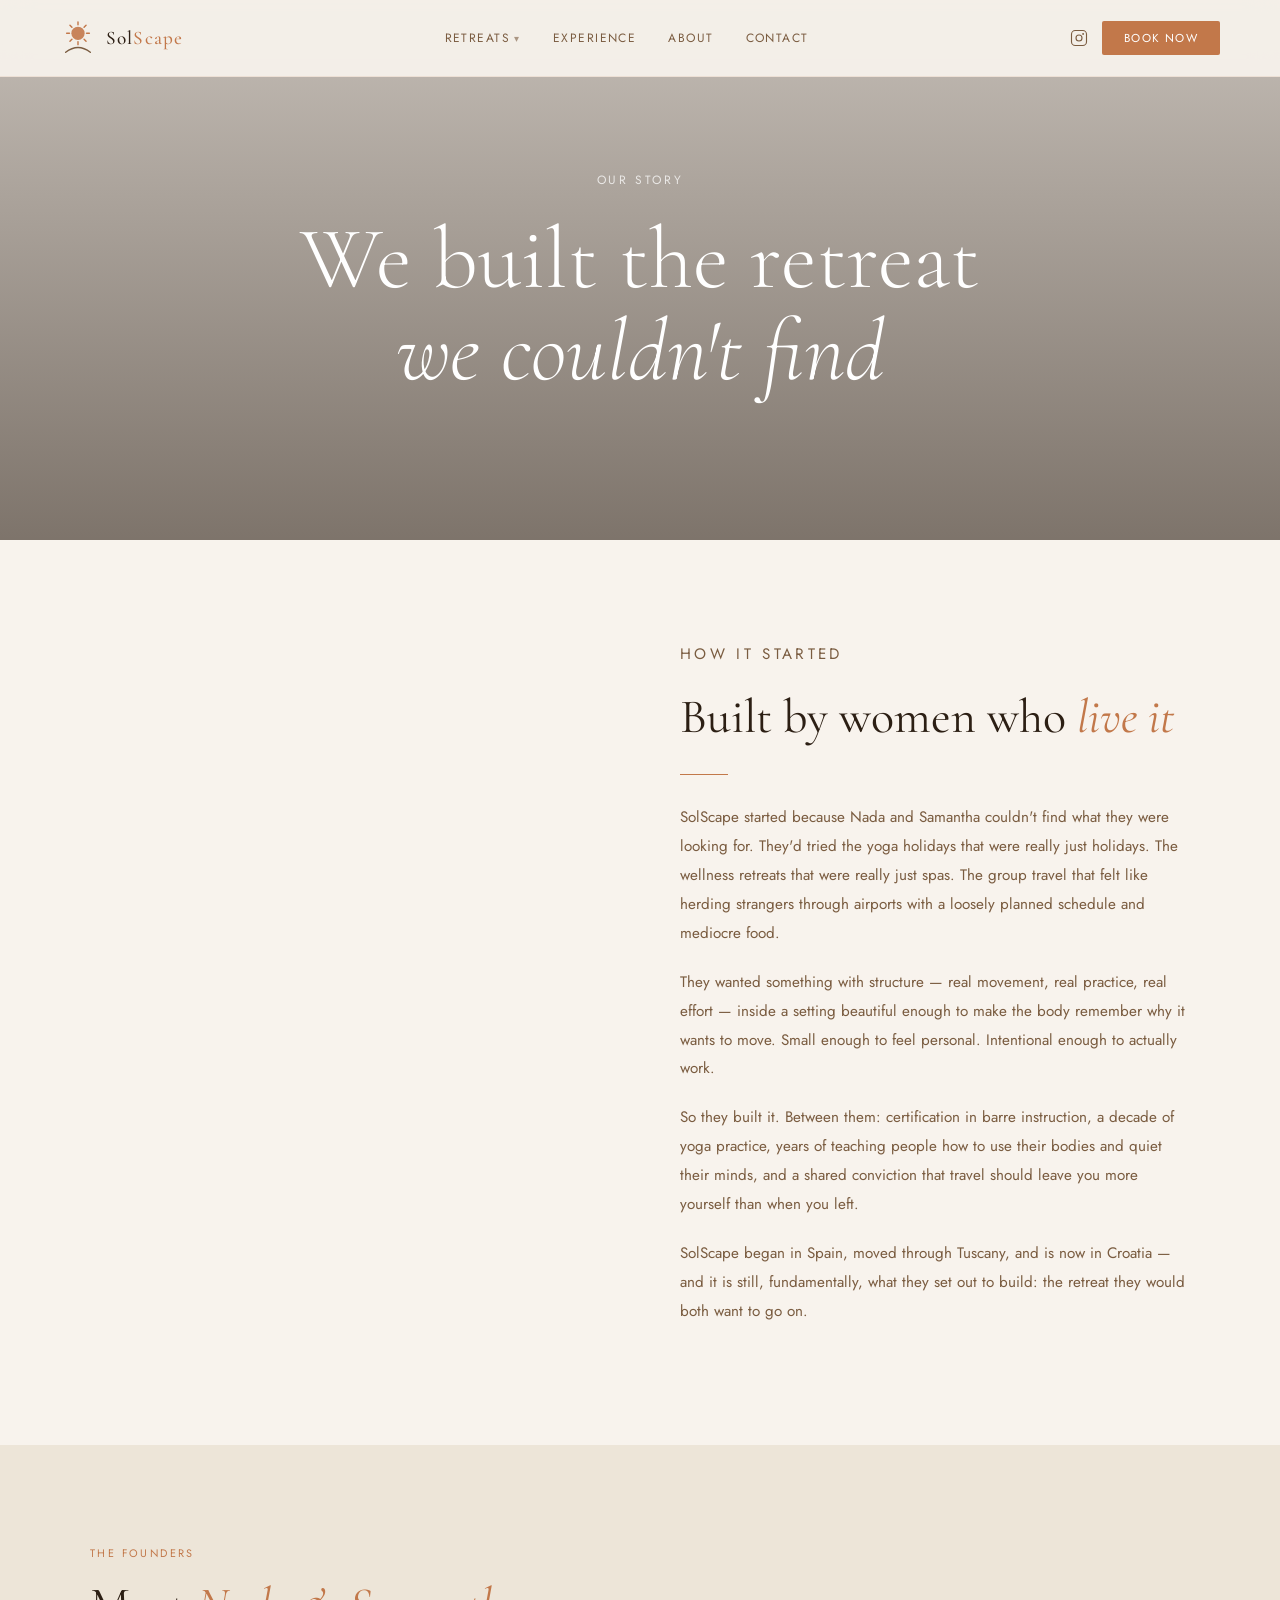
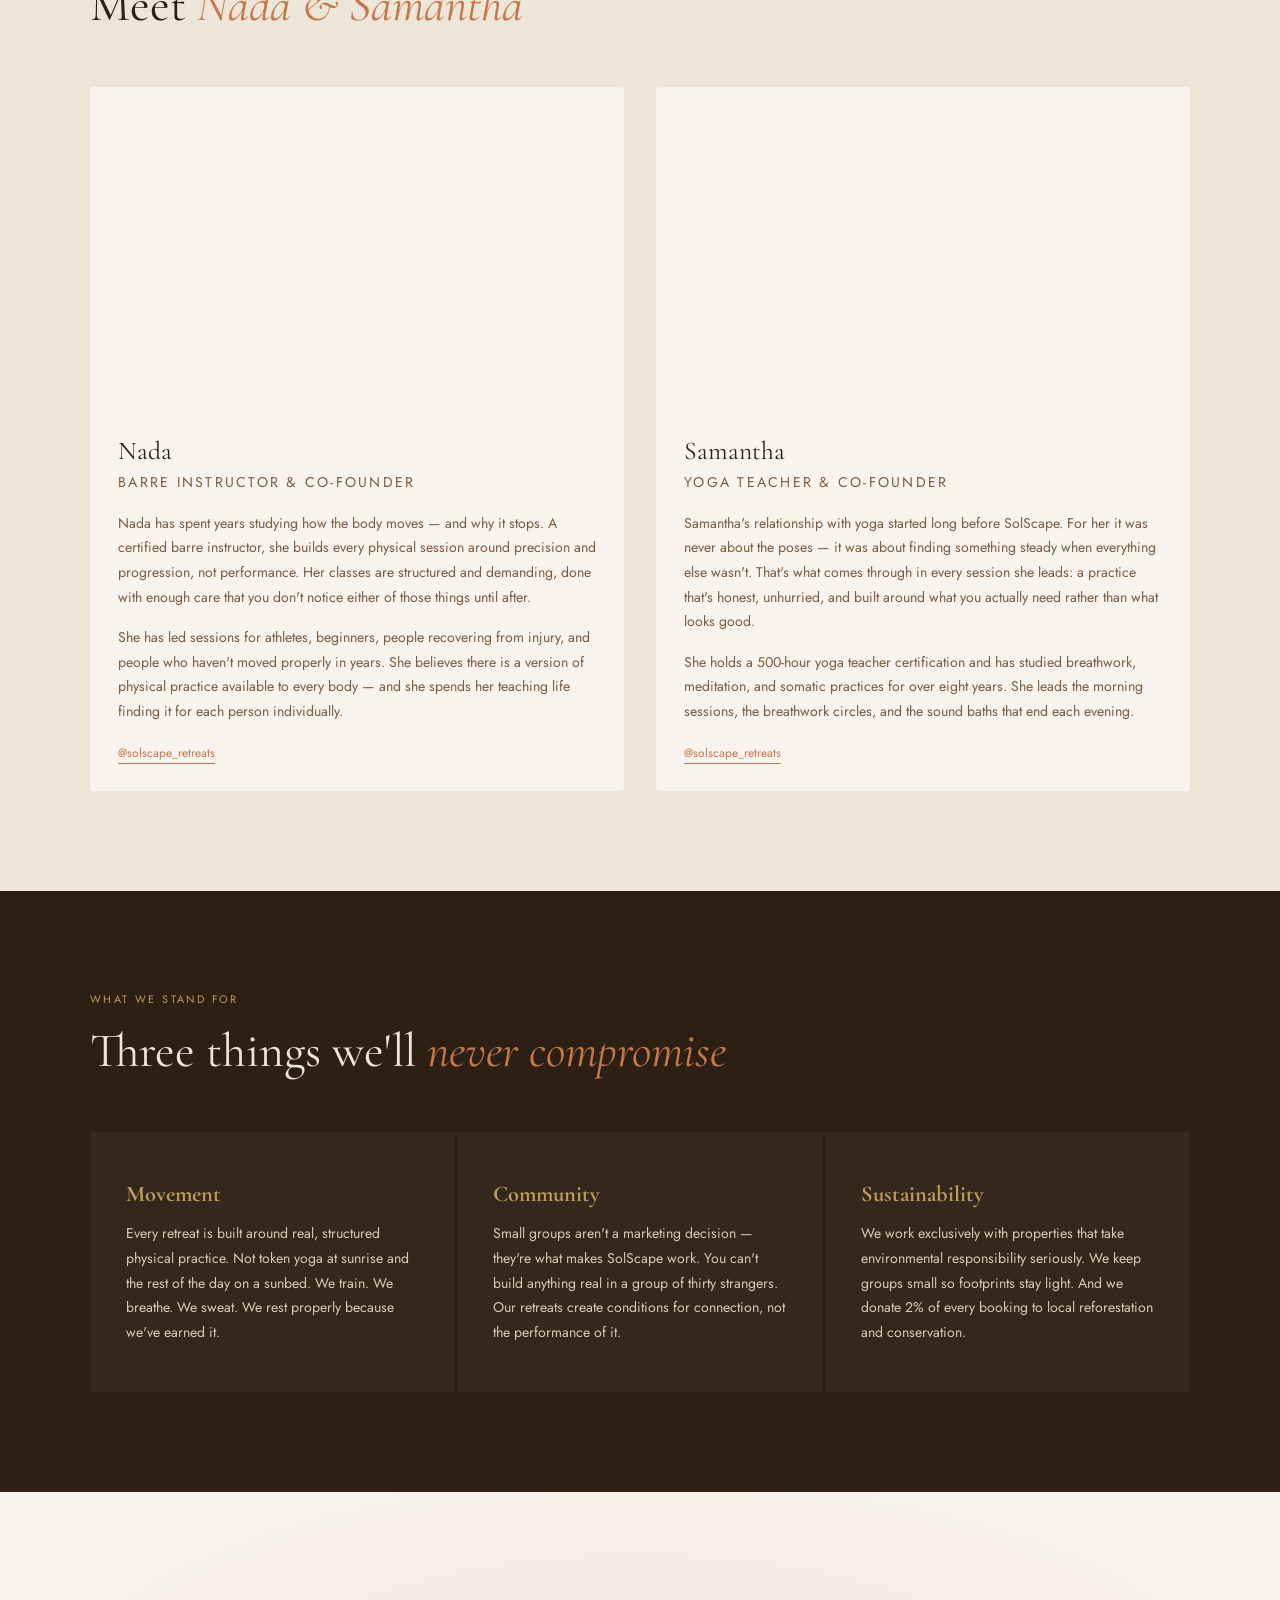
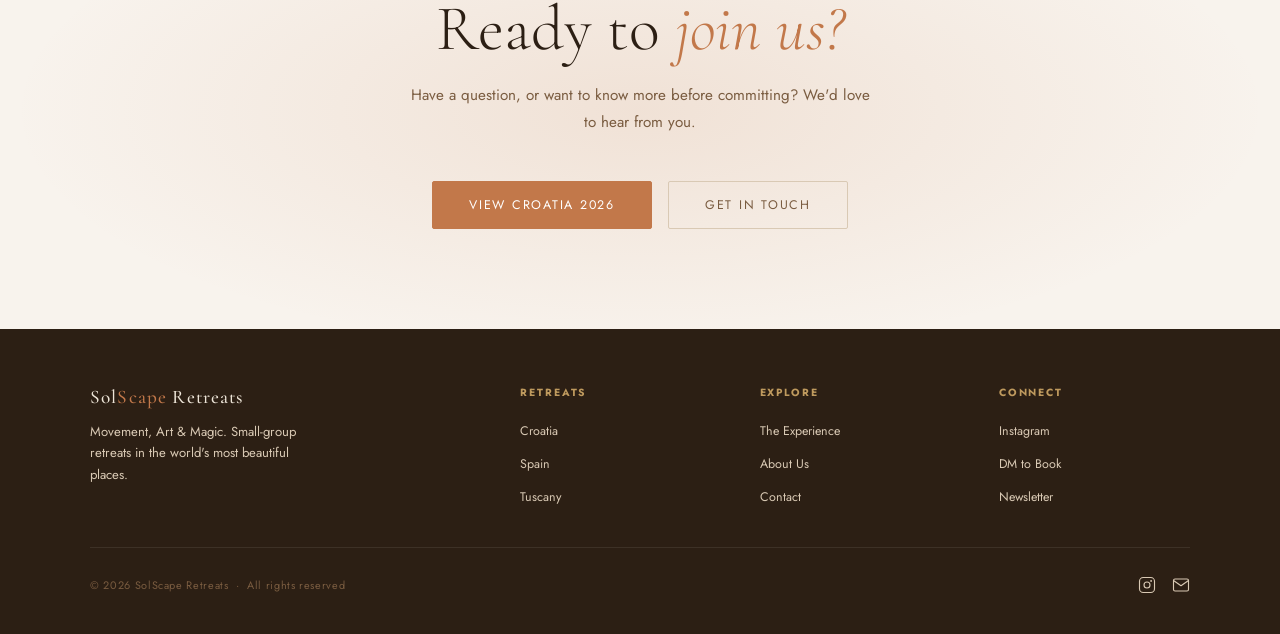
==== about.html @ 4bfa2021 "Initial commit — SolScape Retreats multi-page website" ====
<!DOCTYPE html>
<html lang="en">
<head>
  <meta charset="UTF-8">
  <meta name="viewport" content="width=device-width, initial-scale=1.0">
  <title>About — SolScape Retreats</title>
  <meta name="description" content="SolScape was built by Nada and Samantha — two women who couldn't find the retreat they were looking for, so they made it themselves.">
  <link rel="preconnect" href="https://fonts.googleapis.com">
  <link href="https://fonts.googleapis.com/css2?family=Cormorant+Garamond:ital,wght@0,300;0,400;0,500;0,600;1,300;1,400&family=Jost:wght@300;400;500&display=swap" rel="stylesheet">
  <link rel="stylesheet" href="css/styles.css">
</head>
<body>

  <!-- NAV -->
  <nav>
    <a href="index.html" class="logo">
      <svg class="logo-mark" viewBox="0 0 38 38" fill="none">
        <circle cx="19" cy="14" r="7" fill="#C2784A" opacity="0.9"/>
        <line x1="19" y1="2" x2="19" y2="5" stroke="#C2784A" stroke-width="1.5" stroke-linecap="round"/>
        <line x1="19" y1="23" x2="19" y2="26" stroke="#C2784A" stroke-width="1.5" stroke-linecap="round"/>
        <line x1="7" y1="14" x2="10" y2="14" stroke="#C2784A" stroke-width="1.5" stroke-linecap="round"/>
        <line x1="28" y1="14" x2="31" y2="14" stroke="#C2784A" stroke-width="1.5" stroke-linecap="round"/>
        <line x1="10.5" y1="5.5" x2="12.6" y2="7.6" stroke="#C2784A" stroke-width="1.5" stroke-linecap="round"/>
        <line x1="25.4" y1="20.4" x2="27.5" y2="22.5" stroke="#C2784A" stroke-width="1.5" stroke-linecap="round"/>
        <line x1="27.5" y1="5.5" x2="25.4" y2="7.6" stroke="#C2784A" stroke-width="1.5" stroke-linecap="round"/>
        <line x1="12.6" y1="20.4" x2="10.5" y2="22.5" stroke="#C2784A" stroke-width="1.5" stroke-linecap="round"/>
        <path d="M6 34 Q19 24 32 34" stroke="#7A5C40" stroke-width="1.5" stroke-linecap="round" fill="none"/>
      </svg>
      <span class="logo-text">Sol<span>Scape</span></span>
    </a>
    <ul class="nav-links">
      <li class="nav-item has-dropdown">
        <a href="index.html#retreats">Retreats</a>
        <ul class="dropdown">
          <li><a href="retreats/croatia.html">Croatia</a></li>
          <li><a href="retreats/spain.html">Spain</a></li>
          <li><a href="retreats/tuscany.html">Tuscany</a></li>
        </ul>
      </li>
      <li class="nav-item"><a href="experience.html">Experience</a></li>
      <li class="nav-item"><a href="about.html">About</a></li>
      <li class="nav-item"><a href="contact.html">Contact</a></li>
    </ul>
    <div class="nav-actions">
      <a href="https://www.instagram.com/solscape_retreats/" target="_blank" class="nav-insta" aria-label="Instagram">
        <svg width="18" height="18" viewBox="0 0 24 24" fill="none" stroke="currentColor" stroke-width="1.5" stroke-linecap="round" stroke-linejoin="round">
          <rect x="2" y="2" width="20" height="20" rx="5" ry="5"/><circle cx="12" cy="12" r="4"/><circle cx="17.5" cy="6.5" r="0.5" fill="currentColor"/>
        </svg>
      </a>
      <a href="https://ig.me/m/solscape_retreats" target="_blank" class="nav-cta">Book Now</a>
    </div>
    <button class="hamburger" aria-label="Menu"><span></span><span></span><span></span></button>
  </nav>

  <div class="mobile-menu">
    <ul>
      <li><a href="retreats/croatia.html">Croatia</a></li>
      <li><a href="retreats/spain.html">Spain</a></li>
      <li><a href="retreats/tuscany.html">Tuscany</a></li>
      <li><a href="experience.html">Experience</a></li>
      <li><a href="about.html">About</a></li>
      <li><a href="contact.html">Contact</a></li>
    </ul>
    <a href="https://ig.me/m/solscape_retreats" target="_blank" class="btn btn-primary">Book Now</a>
  </div>

  <!-- HERO -->
  <div class="detail-hero" style="min-height: 60vh;">
    <div class="hero-bg" style="background-image: url('https://images.unsplash.com/photo-1506905925346-21bda4d32df4?auto=format&fit=crop&w=1920&q=80');"></div>
    <div class="hero-overlay"></div>
    <div class="hero-content">
      <p class="sub">Our Story</p>
      <h1>We built the retreat<br><em>we couldn't find</em></h1>
    </div>
  </div>

  <!-- BRAND STORY -->
  <section class="brand-story">
    <div class="container">
      <div class="story-grid">
        <div class="story-img" style="background-image: url('https://images.unsplash.com/photo-1536697246787-1f7ae568d89a?auto=format&fit=crop&w=900&q=80');"></div>
        <div class="story-text">
          <p class="section-label">How It Started</p>
          <h2 class="section-title">Built by women who <em>live it</em></h2>
          <div class="divider"></div>
          <p>SolScape started because Nada and Samantha couldn't find what they were looking for. They'd tried the yoga holidays that were really just holidays. The wellness retreats that were really just spas. The group travel that felt like herding strangers through airports with a loosely planned schedule and mediocre food.</p>
          <p>They wanted something with structure — real movement, real practice, real effort — inside a setting beautiful enough to make the body remember why it wants to move. Small enough to feel personal. Intentional enough to actually work.</p>
          <p>So they built it. Between them: certification in barre instruction, a decade of yoga practice, years of teaching people how to use their bodies and quiet their minds, and a shared conviction that travel should leave you more yourself than when you left.</p>
          <p>SolScape began in Spain, moved through Tuscany, and is now in Croatia — and it is still, fundamentally, what they set out to build: the retreat they would both want to go on.</p>
        </div>
      </div>
    </div>
  </section>

  <!-- TEAM -->
  <section class="team-section">
    <div class="container">
      <p class="section-label">The Founders</p>
      <h2 class="section-title">Meet <em>Nada &amp; Samantha</em></h2>
      <div class="team-grid">

        <div class="team-card">
          <div class="team-photo" style="background-image: url('https://images.unsplash.com/photo-1506794778202-cad84cf45f1d?auto=format&fit=crop&w=800&q=80');"></div>
          <div class="team-card-body">
            <h3>Nada</h3>
            <p class="team-role">Barre Instructor &amp; Co-Founder</p>
            <p>Nada has spent years studying how the body moves — and why it stops. A certified barre instructor, she builds every physical session around precision and progression, not performance. Her classes are structured and demanding, done with enough care that you don't notice either of those things until after.</p>
            <p>She has led sessions for athletes, beginners, people recovering from injury, and people who haven't moved properly in years. She believes there is a version of physical practice available to every body — and she spends her teaching life finding it for each person individually.</p>
            <a href="https://www.instagram.com/solscape_retreats/" target="_blank">@solscape_retreats</a>
          </div>
        </div>

        <div class="team-card">
          <div class="team-photo" style="background-image: url('https://images.unsplash.com/photo-1544005313-94ddf0286df2?auto=format&fit=crop&w=800&q=80');"></div>
          <div class="team-card-body">
            <h3>Samantha</h3>
            <p class="team-role">Yoga Teacher &amp; Co-Founder</p>
            <p>Samantha's relationship with yoga started long before SolScape. For her it was never about the poses — it was about finding something steady when everything else wasn't. That's what comes through in every session she leads: a practice that's honest, unhurried, and built around what you actually need rather than what looks good.</p>
            <p>She holds a 500-hour yoga teacher certification and has studied breathwork, meditation, and somatic practices for over eight years. She leads the morning sessions, the breathwork circles, and the sound baths that end each evening.</p>
            <a href="https://www.instagram.com/solscape_retreats/" target="_blank">@solscape_retreats</a>
          </div>
        </div>

      </div>
    </div>
  </section>

  <!-- VALUES -->
  <section class="values-section">
    <div class="container">
      <p class="section-label">What We Stand For</p>
      <h2 class="section-title">Three things we'll <em>never compromise</em></h2>
      <div class="values-grid">
        <div class="value-tile">
          <h4>Movement</h4>
          <p>Every retreat is built around real, structured physical practice. Not token yoga at sunrise and the rest of the day on a sunbed. We train. We breathe. We sweat. We rest properly because we've earned it.</p>
        </div>
        <div class="value-tile">
          <h4>Community</h4>
          <p>Small groups aren't a marketing decision — they're what makes SolScape work. You can't build anything real in a group of thirty strangers. Our retreats create conditions for connection, not the performance of it.</p>
        </div>
        <div class="value-tile">
          <h4>Sustainability</h4>
          <p>We work exclusively with properties that take environmental responsibility seriously. We keep groups small so footprints stay light. And we donate 2% of every booking to local reforestation and conservation.</p>
        </div>
      </div>
    </div>
  </section>

  <!-- CTA -->
  <section class="cta-band">
    <h2>Ready to <em>join us?</em></h2>
    <p>Have a question, or want to know more before committing? We'd love to hear from you.</p>
    <div style="display:flex; gap:16px; justify-content:center; flex-wrap:wrap;">
      <a href="retreats/croatia.html" class="btn btn-primary">View Croatia 2026</a>
      <a href="contact.html" class="btn btn-outline">Get in Touch</a>
    </div>
  </section>

  <!-- FOOTER -->
  <footer>
    <div class="footer-inner">
      <div class="footer-brand">
        <span class="footer-logo">Sol<span>Scape</span> Retreats</span>
        <p class="footer-tagline">Movement, Art &amp; Magic. Small-group retreats in the world's most beautiful places.</p>
      </div>
      <div class="footer-col">
        <h5>Retreats</h5>
        <ul>
          <li><a href="retreats/croatia.html">Croatia</a></li>
          <li><a href="retreats/spain.html">Spain</a></li>
          <li><a href="retreats/tuscany.html">Tuscany</a></li>
        </ul>
      </div>
      <div class="footer-col">
        <h5>Explore</h5>
        <ul>
          <li><a href="experience.html">The Experience</a></li>
          <li><a href="about.html">About Us</a></li>
          <li><a href="contact.html">Contact</a></li>
        </ul>
      </div>
      <div class="footer-col">
        <h5>Connect</h5>
        <ul>
          <li><a href="https://www.instagram.com/solscape_retreats/" target="_blank">Instagram</a></li>
          <li><a href="https://ig.me/m/solscape_retreats" target="_blank">DM to Book</a></li>
          <li><a href="contact.html">Newsletter</a></li>
        </ul>
      </div>
    </div>
    <div class="footer-bottom">
      <p class="footer-copy">© 2026 SolScape Retreats &nbsp;·&nbsp; All rights reserved</p>
      <div class="footer-social">
        <a href="https://www.instagram.com/solscape_retreats/" target="_blank" aria-label="Instagram">
          <svg width="18" height="18" viewBox="0 0 24 24" fill="none" stroke="currentColor" stroke-width="1.5" stroke-linecap="round" stroke-linejoin="round">
            <rect x="2" y="2" width="20" height="20" rx="5" ry="5"/><circle cx="12" cy="12" r="4"/><circle cx="17.5" cy="6.5" r="0.5" fill="currentColor"/>
          </svg>
        </a>
        <a href="mailto:hello@solscaperetreats.com" aria-label="Email">
          <svg width="18" height="18" viewBox="0 0 24 24" fill="none" stroke="currentColor" stroke-width="1.5" stroke-linecap="round" stroke-linejoin="round">
            <path d="M4 4h16c1.1 0 2 .9 2 2v12c0 1.1-.9 2-2 2H4c-1.1 0-2-.9-2-2V6c0-1.1.9-2 2-2z"/>
            <polyline points="22,6 12,13 2,6"/>
          </svg>
        </a>
      </div>
    </div>
  </footer>

  <script src="js/main.js"></script>
</body>
</html>
---- css/styles.css ----
/* ─────────────────────────────────────────────
   SolScape Retreats — Shared Stylesheet
   ───────────────────────────────────────────── */

*, *::before, *::after { box-sizing: border-box; margin: 0; padding: 0; }

:root {
  --cream:     #F8F3ED;
  --linen:     #EDE5D8;
  --sand:      #D9C9B4;
  --terra:     #C2784A;
  --terra-dk:  #9C5A30;
  --mocha:     #7A5C40;
  --charcoal:  #2C1F14;
  --sage:      #7A8C6E;
  --sage-lt:   #C4CEBA;
  --gold:      #BF9A5E;
}

html { scroll-behavior: smooth; }

body {
  font-family: 'Jost', sans-serif;
  background: var(--cream);
  color: var(--charcoal);
  overflow-x: hidden;
}

/* ─── TYPOGRAPHY HELPERS ─── */
.section-label {
  font-size: 0.68rem;
  letter-spacing: 0.22em;
  text-transform: uppercase;
  color: var(--terra);
  margin-bottom: 16px;
}

.section-title {
  font-family: 'Cormorant Garamond', serif;
  font-weight: 400;
  font-size: clamp(2rem, 4vw, 3rem);
  line-height: 1.2;
  color: var(--charcoal);
  margin-bottom: 20px;
}

.section-title em { font-style: italic; color: var(--terra); }

.section-body {
  font-size: 0.95rem;
  line-height: 1.85;
  color: var(--mocha);
  max-width: 560px;
}

.divider {
  width: 48px; height: 1px;
  background: var(--terra);
  margin: 28px 0;
}

/* ─── LAYOUT ─── */
section { padding: 100px 40px; }
.container { max-width: 1100px; margin: 0 auto; }

/* ─── BUTTONS ─── */
.btn {
  display: inline-block;
  padding: 14px 36px;
  font-family: 'Jost', sans-serif;
  font-size: 0.78rem;
  letter-spacing: 0.14em;
  text-transform: uppercase;
  text-decoration: none;
  border-radius: 2px;
  transition: all 0.25s;
  cursor: pointer;
  border: none;
}

.btn-primary {
  background: var(--terra);
  color: #fff;
  border: 1.5px solid var(--terra);
}
.btn-primary:hover { background: var(--terra-dk); border-color: var(--terra-dk); }

.btn-outline {
  background: transparent;
  color: var(--mocha);
  border: 1.5px solid var(--sand);
}
.btn-outline:hover { border-color: var(--terra); color: var(--terra); }

.btn-ghost {
  background: transparent;
  color: #fff;
  border: 1.5px solid rgba(255,255,255,0.5);
}
.btn-ghost:hover { border-color: #fff; background: rgba(255,255,255,0.1); }

/* ─── NAVIGATION ─── */
nav {
  position: fixed; top: 0; left: 0; right: 0; z-index: 1000;
  display: flex; align-items: center; justify-content: space-between;
  padding: 20px 60px;
  background: rgba(248,243,237,0.92);
  backdrop-filter: blur(14px);
  border-bottom: 1px solid rgba(193,120,74,0.12);
  transition: padding 0.3s;
}

.logo {
  display: flex; align-items: center; gap: 10px;
  text-decoration: none; flex-shrink: 0;
}

.logo-mark { width: 36px; height: 36px; }

.logo-text {
  font-family: 'Cormorant Garamond', serif;
  font-weight: 500;
  font-size: 1.2rem;
  letter-spacing: 0.06em;
  color: var(--charcoal);
}
.logo-text span { color: var(--terra); }

/* Dropdown nav */
.nav-links {
  list-style: none;
  display: flex; gap: 0; align-items: center;
}

.nav-item { position: relative; }

.nav-item > a {
  display: block;
  text-decoration: none;
  font-size: 0.75rem;
  letter-spacing: 0.12em;
  text-transform: uppercase;
  color: var(--mocha);
  padding: 8px 16px;
  transition: color 0.2s;
  white-space: nowrap;
}
.nav-item > a:hover { color: var(--terra); }

.nav-item.has-dropdown > a::after {
  content: ' ▾';
  font-size: 0.6rem;
  opacity: 0.6;
}

.dropdown {
  position: absolute; top: calc(100% + 8px); left: 0;
  background: var(--cream);
  border: 1px solid var(--sand);
  border-radius: 2px;
  min-width: 180px;
  box-shadow: 0 12px 32px rgba(44,31,20,0.1);
  opacity: 0; visibility: hidden;
  transform: translateY(-6px);
  transition: all 0.2s;
  list-style: none;
  z-index: 200;
}

.nav-item:hover .dropdown,
.nav-item:focus-within .dropdown {
  opacity: 1; visibility: visible; transform: translateY(0);
}

.dropdown li a {
  display: block;
  padding: 10px 20px;
  font-size: 0.75rem;
  letter-spacing: 0.08em;
  text-transform: uppercase;
  color: var(--mocha);
  text-decoration: none;
  transition: background 0.15s, color 0.15s;
}
.dropdown li a:hover { background: var(--linen); color: var(--terra); }

.nav-actions { display: flex; align-items: center; gap: 14px; }

.nav-insta {
  color: var(--mocha);
  transition: color 0.2s;
  line-height: 0;
}
.nav-insta:hover { color: var(--terra); }

.nav-cta {
  background: var(--terra);
  color: #fff !important;
  padding: 9px 22px;
  border-radius: 2px;
  text-decoration: none;
  font-size: 0.72rem;
  letter-spacing: 0.12em;
  text-transform: uppercase;
  transition: background 0.2s;
  white-space: nowrap;
}
.nav-cta:hover { background: var(--terra-dk) !important; }

/* Hamburger */
.hamburger {
  display: none;
  flex-direction: column; gap: 5px;
  background: none; border: none; cursor: pointer; padding: 4px;
}
.hamburger span {
  display: block; width: 22px; height: 1.5px;
  background: var(--charcoal); border-radius: 2px;
  transition: all 0.25s;
}
.hamburger.open span:nth-child(1) { transform: translateY(6.5px) rotate(45deg); }
.hamburger.open span:nth-child(2) { opacity: 0; }
.hamburger.open span:nth-child(3) { transform: translateY(-6.5px) rotate(-45deg); }

/* Mobile drawer */
.mobile-menu {
  display: none;
  position: fixed; top: 68px; left: 0; right: 0; z-index: 999;
  background: var(--cream);
  border-bottom: 1px solid var(--sand);
  padding: 24px 28px 32px;
  box-shadow: 0 12px 24px rgba(44,31,20,0.08);
}
.mobile-menu.open { display: block; }

.mobile-menu ul { list-style: none; display: flex; flex-direction: column; gap: 0; }
.mobile-menu ul li a {
  display: block; padding: 12px 0;
  text-decoration: none;
  font-size: 0.8rem; letter-spacing: 0.12em; text-transform: uppercase;
  color: var(--mocha);
  border-bottom: 1px solid rgba(217,201,180,0.4);
  transition: color 0.2s;
}
.mobile-menu ul li a:hover { color: var(--terra); }
.mobile-menu .btn { display: block; text-align: center; margin-top: 20px; }

/* ─── HERO (full-bleed photo) ─── */
.hero-full {
  min-height: 100vh;
  position: relative;
  display: flex; flex-direction: column;
  align-items: center; justify-content: center;
  text-align: center;
  padding: 120px 40px 80px;
  overflow: hidden;
}

.hero-full .hero-bg {
  position: absolute; inset: 0;
  background-size: cover;
  background-position: center;
  z-index: 0;
}

.hero-full .hero-overlay {
  position: absolute; inset: 0;
  background: linear-gradient(
    to bottom,
    rgba(44,31,20,0.3) 0%,
    rgba(44,31,20,0.5) 50%,
    rgba(44,31,20,0.65) 100%
  );
  z-index: 1;
}

.hero-full .hero-content { position: relative; z-index: 2; }

.hero-eyebrow {
  font-size: 0.7rem;
  letter-spacing: 0.24em;
  text-transform: uppercase;
  color: rgba(255,255,255,0.75);
  margin-bottom: 24px;
}

.hero-full h1 {
  font-family: 'Cormorant Garamond', serif;
  font-weight: 300;
  font-size: clamp(3.4rem, 9vw, 7.5rem);
  line-height: 1.0;
  color: #fff;
  margin-bottom: 16px;
  letter-spacing: -0.01em;
}
.hero-full h1 em { font-style: italic; color: var(--gold); }

.hero-tagline {
  font-family: 'Cormorant Garamond', serif;
  font-size: clamp(1.1rem, 2.5vw, 1.6rem);
  font-weight: 300;
  font-style: italic;
  color: rgba(255,255,255,0.82);
  margin-bottom: 48px;
  letter-spacing: 0.04em;
}

.hero-actions { display: flex; gap: 14px; flex-wrap: wrap; justify-content: center; }

.hero-scroll {
  position: absolute; bottom: 36px; left: 50%; transform: translateX(-50%);
  display: flex; flex-direction: column; align-items: center; gap: 8px;
  color: rgba(255,255,255,0.55);
  font-size: 0.62rem;
  letter-spacing: 0.2em;
  text-transform: uppercase;
  z-index: 2;
}
.scroll-line {
  width: 1px; height: 40px;
  background: linear-gradient(to bottom, rgba(255,255,255,0.6), transparent);
  animation: scrollPulse 2s ease-in-out infinite;
}
@keyframes scrollPulse {
  0%, 100% { opacity: 0.4; }
  50% { opacity: 1; }
}

/* ─── MANIFESTO ─── */
.manifesto {
  background: var(--charcoal);
  padding: 80px 40px;
  text-align: center;
}
.manifesto-text {
  font-family: 'Cormorant Garamond', serif;
  font-size: clamp(1.4rem, 3vw, 2.2rem);
  font-weight: 300;
  line-height: 1.65;
  color: var(--linen);
  max-width: 780px;
  margin: 0 auto;
}
.manifesto-text strong { font-weight: 500; color: var(--gold); }

/* ─── EXPERIENCE CATEGORIES ─── */
.categories { background: var(--cream); }

.categories-header { text-align: center; margin-bottom: 60px; }
.categories-header .section-body { margin: 0 auto; text-align: center; }

.categories-grid {
  display: grid;
  grid-template-columns: repeat(auto-fit, minmax(120px, 1fr));
  gap: 2px;
}

.cat-tile {
  background: var(--linen);
  padding: 36px 20px 32px;
  display: flex; flex-direction: column; align-items: center; gap: 14px;
  text-align: center;
  transition: background 0.2s, transform 0.2s;
  cursor: default;
}
.cat-tile:hover { background: var(--sand); transform: translateY(-3px); }

.cat-icon {
  width: 40px; height: 40px;
  display: flex; align-items: center; justify-content: center;
}

.cat-tile span {
  font-size: 0.68rem;
  letter-spacing: 0.14em;
  text-transform: uppercase;
  color: var(--mocha);
}

/* ─── RETREAT CARDS ─── */
.retreats { background: var(--linen); }

.retreats-header {
  display: flex; align-items: flex-end; justify-content: space-between;
  flex-wrap: wrap; gap: 24px;
  margin-bottom: 52px;
}

.retreat-cards {
  display: grid;
  grid-template-columns: repeat(auto-fit, minmax(300px, 1fr));
  gap: 24px;
}

.card {
  background: var(--cream);
  border-radius: 4px;
  overflow: hidden;
  transition: transform 0.25s, box-shadow 0.25s;
}
.card:hover { transform: translateY(-5px); box-shadow: 0 24px 48px rgba(44,31,20,0.12); }

.card-banner {
  height: 240px;
  display: flex; align-items: flex-end;
  padding: 24px;
  position: relative;
  overflow: hidden;
  background-size: cover;
  background-position: center;
}
.card-banner::after {
  content: '';
  position: absolute; inset: 0;
  background: linear-gradient(to top, rgba(0,0,0,0.7) 0%, rgba(0,0,0,0.2) 50%, transparent 100%);
}

.card-location {
  position: relative; z-index: 1;
  font-family: 'Cormorant Garamond', serif;
  font-size: 1.8rem;
  font-weight: 300;
  color: #fff;
  letter-spacing: 0.02em;
}
.card-location small {
  display: block;
  font-family: 'Jost', sans-serif;
  font-size: 0.62rem;
  letter-spacing: 0.18em;
  text-transform: uppercase;
  opacity: 0.82;
  margin-bottom: 4px;
}

.card-body { padding: 28px; }

.card-status-dot {
  display: inline-block;
  width: 7px; height: 7px;
  background: var(--terra);
  border-radius: 50%;
  margin-right: 6px;
  vertical-align: middle;
}

.card-dates {
  font-size: 0.72rem;
  letter-spacing: 0.14em;
  text-transform: uppercase;
  color: var(--terra);
  margin-bottom: 10px;
}

.card-desc {
  font-size: 0.88rem;
  line-height: 1.72;
  color: var(--mocha);
  margin-bottom: 22px;
}

.card-tags { display: flex; flex-wrap: wrap; gap: 6px; margin-bottom: 22px; }

.tag {
  background: var(--linen);
  color: var(--mocha);
  font-size: 0.62rem;
  letter-spacing: 0.1em;
  text-transform: uppercase;
  padding: 5px 10px;
  border-radius: 2px;
}

.card-link {
  display: inline-flex; align-items: center; gap: 6px;
  font-size: 0.72rem;
  letter-spacing: 0.14em;
  text-transform: uppercase;
  color: var(--terra);
  text-decoration: none;
  border-bottom: 1px solid var(--terra);
  padding-bottom: 2px;
  transition: opacity 0.2s;
}
.card-link:hover { opacity: 0.7; }

/* ─── WHAT'S INCLUDED ─── */
.includes-grid {
  display: grid;
  grid-template-columns: 1fr 1fr;
  gap: 52px 80px;
  margin-top: 60px;
}

.include-item { display: flex; gap: 18px; align-items: flex-start; }

.include-icon {
  width: 40px; height: 40px; flex-shrink: 0;
  background: var(--linen);
  border-radius: 50%;
  display: flex; align-items: center; justify-content: center;
  color: var(--terra);
}

.include-item h4 {
  font-family: 'Cormorant Garamond', serif;
  font-size: 1.1rem;
  font-weight: 500;
  margin-bottom: 5px;
  color: var(--charcoal);
}
.include-item p { font-size: 0.84rem; line-height: 1.65; color: var(--mocha); }

/* ─── TESTIMONIALS ─── */
.testimonials { background: var(--charcoal); }
.testimonials .section-label { color: var(--gold); }
.testimonials .section-title { color: var(--linen); }

.testimonial-carousel { position: relative; margin-top: 52px; overflow: hidden; }

.testimonial-track {
  display: flex;
  transition: transform 0.45s cubic-bezier(0.4, 0, 0.2, 1);
}

.testimonial-slide {
  flex: 0 0 100%;
  padding: 0 4px;
}

.testimonial-card {
  background: rgba(255,255,255,0.05);
  border: 1px solid rgba(191,154,94,0.2);
  border-radius: 4px;
  padding: 52px 56px;
  max-width: 780px;
  margin: 0 auto;
  text-align: center;
}

.testimonial-quote {
  font-family: 'Cormorant Garamond', serif;
  font-size: clamp(1.2rem, 2.5vw, 1.65rem);
  font-weight: 300;
  font-style: italic;
  line-height: 1.65;
  color: var(--linen);
  margin-bottom: 36px;
}

.testimonial-author {
  font-size: 0.72rem;
  letter-spacing: 0.16em;
  text-transform: uppercase;
  color: var(--gold);
}

.carousel-dots {
  display: flex; justify-content: center; gap: 10px;
  margin-top: 36px;
}
.carousel-dot {
  width: 6px; height: 6px;
  border-radius: 50%;
  background: rgba(255,255,255,0.25);
  cursor: pointer;
  border: none;
  transition: background 0.2s;
}
.carousel-dot.active { background: var(--gold); }

/* ─── NEWSLETTER BAND ─── */
.newsletter {
  background: var(--terra);
  padding: 80px 40px;
  text-align: center;
}
.newsletter h2 {
  font-family: 'Cormorant Garamond', serif;
  font-weight: 300;
  font-size: clamp(2rem, 4.5vw, 3.2rem);
  color: #fff;
  margin-bottom: 12px;
  line-height: 1.2;
}
.newsletter p {
  font-size: 0.9rem;
  color: rgba(255,255,255,0.82);
  margin-bottom: 36px;
  max-width: 480px;
  margin-left: auto; margin-right: auto;
  line-height: 1.75;
}
.newsletter-form {
  display: flex; gap: 0; max-width: 460px; margin: 0 auto 16px;
  border-radius: 2px; overflow: hidden;
}
.newsletter-form input {
  flex: 1;
  padding: 14px 20px;
  font-family: 'Jost', sans-serif;
  font-size: 0.88rem;
  border: none; outline: none;
  background: #fff;
  color: var(--charcoal);
}
.newsletter-form input::placeholder { color: var(--sand); }
.newsletter-form button {
  padding: 14px 26px;
  background: var(--charcoal);
  color: #fff;
  border: none;
  font-family: 'Jost', sans-serif;
  font-size: 0.72rem;
  letter-spacing: 0.12em;
  text-transform: uppercase;
  cursor: pointer;
  transition: background 0.2s;
  white-space: nowrap;
}
.newsletter-form button:hover { background: #1a1008; }
.newsletter-fine {
  font-size: 0.72rem;
  color: rgba(255,255,255,0.55);
  letter-spacing: 0.04em;
}
.newsletter-success {
  display: none;
  font-family: 'Cormorant Garamond', serif;
  font-size: 1.4rem;
  font-style: italic;
  color: #fff;
  margin-top: 12px;
}

/* ─── SUSTAINABILITY ─── */
.sustainability {
  background: var(--cream);
  padding: 80px 40px;
  text-align: center;
}
.sustainability-header { margin-bottom: 60px; }
.sustainability-header .section-body { margin: 0 auto; text-align: center; }

.sus-grid {
  display: grid;
  grid-template-columns: repeat(auto-fit, minmax(240px, 1fr));
  gap: 2px;
  max-width: 900px;
  margin: 0 auto;
}

.sus-item {
  background: var(--linen);
  padding: 48px 36px;
  text-align: center;
}

.sus-icon {
  width: 48px; height: 48px;
  margin: 0 auto 20px;
  display: flex; align-items: center; justify-content: center;
  color: var(--terra);
}

.sus-item h4 {
  font-family: 'Cormorant Garamond', serif;
  font-size: 1.2rem;
  font-weight: 500;
  margin-bottom: 8px;
  color: var(--charcoal);
}
.sus-item p { font-size: 0.84rem; line-height: 1.7; color: var(--mocha); }

/* ─── CTA BAND ─── */
.cta-band {
  padding: 100px 40px;
  text-align: center;
  background:
    radial-gradient(ellipse 70% 80% at 50% 50%, rgba(194,120,74,0.14) 0%, transparent 70%),
    var(--cream);
}
.cta-band h2 {
  font-family: 'Cormorant Garamond', serif;
  font-size: clamp(2.2rem, 5vw, 4rem);
  font-weight: 300;
  color: var(--charcoal);
  margin-bottom: 16px;
  line-height: 1.15;
}
.cta-band h2 em { font-style: italic; color: var(--terra); }
.cta-band p {
  font-size: 0.95rem;
  color: var(--mocha);
  margin-bottom: 44px;
  max-width: 460px;
  margin-left: auto; margin-right: auto;
  line-height: 1.8;
}

/* ─── ABOUT SECTION (inline on homepage) ─── */
.about { background: var(--charcoal); color: var(--linen); }
.about-grid {
  display: grid;
  grid-template-columns: 1fr 1fr;
  gap: 80px;
  align-items: center;
}
.about .section-label { color: var(--gold); }
.about .section-title { color: var(--linen); }
.about .section-title em { color: var(--gold); }
.about .section-body { color: var(--sand); max-width: 100%; }

.founders { display: flex; flex-direction: column; gap: 32px; }

.founder { display: flex; gap: 20px; align-items: center; }

.founder-avatar {
  width: 64px; height: 64px; flex-shrink: 0;
  border-radius: 50%;
  display: flex; align-items: center; justify-content: center;
  font-family: 'Cormorant Garamond', serif;
  font-size: 1.4rem;
  font-weight: 500;
  color: var(--charcoal);
}
.founder-avatar.nada { background: var(--terra); }
.founder-avatar.sam  { background: var(--gold); }

.founder-info h4 {
  font-family: 'Cormorant Garamond', serif;
  font-size: 1.2rem;
  font-weight: 500;
  color: var(--linen);
  margin-bottom: 4px;
}
.founder-info p { font-size: 0.82rem; color: var(--sand); line-height: 1.6; }

/* ─── PILLAR TILES (Experience section) ─── */
.pillars-grid {
  display: grid;
  grid-template-columns: repeat(auto-fit, minmax(220px, 1fr));
  gap: 2px;
  margin-top: 60px;
}
.pillar { background: var(--linen); padding: 48px 36px; transition: background 0.2s; }
.pillar:hover { background: var(--sand); }
.pillar-icon { width: 44px; height: 44px; margin-bottom: 24px; }
.pillar h3 {
  font-family: 'Cormorant Garamond', serif;
  font-size: 1.4rem; font-weight: 500;
  margin-bottom: 12px; color: var(--charcoal);
}
.pillar p { font-size: 0.87rem; line-height: 1.75; color: var(--mocha); }

/* ─── FOOTER ─── */
footer {
  background: var(--charcoal);
  padding: 56px 60px 40px;
}
.footer-inner {
  display: grid;
  grid-template-columns: 2fr 1fr 1fr 1fr;
  gap: 48px;
  max-width: 1100px;
  margin: 0 auto;
  padding-bottom: 40px;
  border-bottom: 1px solid rgba(255,255,255,0.08);
}
.footer-brand { }
.footer-logo {
  font-family: 'Cormorant Garamond', serif;
  font-size: 1.2rem;
  font-weight: 500;
  color: var(--linen);
  letter-spacing: 0.06em;
  margin-bottom: 12px;
  display: block;
}
.footer-logo span { color: var(--terra); }
.footer-tagline { font-size: 0.82rem; color: var(--sand); line-height: 1.65; max-width: 220px; }

.footer-col h5 {
  font-size: 0.65rem;
  letter-spacing: 0.18em;
  text-transform: uppercase;
  color: var(--gold);
  margin-bottom: 18px;
}
.footer-col ul { list-style: none; display: flex; flex-direction: column; gap: 10px; }
.footer-col ul a {
  text-decoration: none;
  font-size: 0.78rem;
  color: var(--sand);
  transition: color 0.2s;
}
.footer-col ul a:hover { color: var(--terra); }

.footer-bottom {
  max-width: 1100px;
  margin: 28px auto 0;
  display: flex; align-items: center; justify-content: space-between;
  flex-wrap: wrap; gap: 12px;
}
.footer-copy { font-size: 0.68rem; color: var(--mocha); letter-spacing: 0.06em; }
.footer-social { display: flex; gap: 16px; }
.footer-social a { color: var(--sand); transition: color 0.2s; line-height: 0; }
.footer-social a:hover { color: var(--terra); }

/* ─── RETREAT DETAIL PAGE ─── */
.detail-hero {
  min-height: 70vh;
  position: relative;
  display: flex; flex-direction: column;
  align-items: center; justify-content: center;
  text-align: center;
  padding: 120px 40px 80px;
  overflow: hidden;
}
.detail-hero .hero-bg { position: absolute; inset: 0; background-size: cover; background-position: center; }
.detail-hero .hero-overlay {
  position: absolute; inset: 0;
  background: linear-gradient(to bottom, rgba(44,31,20,0.25) 0%, rgba(44,31,20,0.6) 100%);
}
.detail-hero .hero-content { position: relative; z-index: 2; }
.detail-hero h1 {
  font-family: 'Cormorant Garamond', serif;
  font-weight: 300;
  font-size: clamp(3rem, 7vw, 5.5rem);
  color: #fff;
  line-height: 1.05;
  margin-bottom: 12px;
}
.detail-hero .sub { font-size: 0.75rem; letter-spacing: 0.22em; text-transform: uppercase; color: rgba(255,255,255,0.75); margin-bottom: 24px; }
.dates-badge {
  display: inline-block;
  background: rgba(255,255,255,0.15);
  border: 1px solid rgba(255,255,255,0.3);
  backdrop-filter: blur(6px);
  padding: 10px 24px;
  font-size: 0.75rem;
  letter-spacing: 0.14em;
  text-transform: uppercase;
  color: rgba(255,255,255,0.9);
  border-radius: 2px;
}

/* Overview 2-col */
.overview-grid {
  display: grid;
  grid-template-columns: 1fr 340px;
  gap: 60px;
  align-items: start;
  margin-top: 0;
}
.overview-text p {
  font-size: 0.95rem;
  line-height: 1.9;
  color: var(--mocha);
  margin-bottom: 20px;
}
.facts-card {
  background: var(--linen);
  border-radius: 4px;
  padding: 32px 28px;
  position: sticky;
  top: 100px;
}
.facts-card h4 {
  font-family: 'Cormorant Garamond', serif;
  font-size: 1.2rem;
  margin-bottom: 24px;
  color: var(--charcoal);
}
.fact-row {
  display: flex; justify-content: space-between; align-items: flex-start;
  padding: 12px 0;
  border-bottom: 1px solid var(--sand);
  gap: 12px;
}
.fact-row:last-child { border-bottom: none; }
.fact-label { font-size: 0.68rem; letter-spacing: 0.14em; text-transform: uppercase; color: var(--terra); }
.fact-value { font-size: 0.88rem; color: var(--charcoal); text-align: right; }
.facts-card .btn { display: block; text-align: center; margin-top: 24px; width: 100%; }

/* Accommodation */
.accom-gallery {
  display: grid;
  grid-template-columns: 2fr 1fr;
  grid-template-rows: 280px 200px;
  gap: 4px;
  margin-bottom: 40px;
}
.accom-gallery img {
  width: 100%; height: 100%;
  object-fit: cover;
  border-radius: 2px;
}
.accom-gallery .main-img { grid-row: span 2; }
.accom-text p {
  font-size: 0.95rem;
  line-height: 1.9;
  color: var(--mocha);
  margin-bottom: 16px;
}

/* Includes / Excludes */
.inc-exc-grid {
  display: grid;
  grid-template-columns: 1fr 1fr;
  gap: 48px;
  margin-top: 48px;
}
.inc-list h4, .exc-list h4 {
  font-family: 'Cormorant Garamond', serif;
  font-size: 1.2rem;
  margin-bottom: 20px;
  color: var(--charcoal);
}
.inc-list ul, .exc-list ul { list-style: none; display: flex; flex-direction: column; gap: 10px; }
.inc-list li, .exc-list li {
  display: flex; gap: 10px;
  font-size: 0.88rem; line-height: 1.6; color: var(--mocha);
}
.inc-list li::before { content: '✓'; color: var(--sage); font-weight: 600; flex-shrink: 0; }
.exc-list li::before { content: '○'; color: var(--sand); flex-shrink: 0; }

/* Inquiry form */
.inquiry-section { background: var(--linen); }
.form-card {
  background: var(--cream);
  border-radius: 4px;
  padding: 52px 56px;
  max-width: 640px;
  margin: 0 auto;
}
.form-card h3 {
  font-family: 'Cormorant Garamond', serif;
  font-size: 2rem; font-weight: 400;
  color: var(--charcoal); margin-bottom: 8px;
}
.form-card > p { font-size: 0.88rem; color: var(--mocha); margin-bottom: 36px; line-height: 1.65; }

.form-row { display: grid; grid-template-columns: 1fr 1fr; gap: 16px; }
.form-group { display: flex; flex-direction: column; gap: 6px; margin-bottom: 16px; }
.form-group label {
  font-size: 0.68rem;
  letter-spacing: 0.14em;
  text-transform: uppercase;
  color: var(--terra);
}
.form-group input,
.form-group select,
.form-group textarea {
  padding: 12px 16px;
  background: var(--linen);
  border: 1.5px solid transparent;
  border-radius: 2px;
  font-family: 'Jost', sans-serif;
  font-size: 0.9rem;
  color: var(--charcoal);
  outline: none;
  transition: border-color 0.2s;
  width: 100%;
}
.form-group input:focus,
.form-group select:focus,
.form-group textarea:focus { border-color: var(--terra); }
.form-group textarea { resize: vertical; min-height: 110px; }

.form-success {
  display: none;
  text-align: center;
  padding: 20px 0;
  font-family: 'Cormorant Garamond', serif;
  font-size: 1.4rem;
  font-style: italic;
  color: var(--terra);
}

/* Other retreats strip */
.other-retreats { background: var(--cream); }
.other-retreat-cards {
  display: grid;
  grid-template-columns: repeat(auto-fit, minmax(280px, 1fr));
  gap: 24px;
  margin-top: 48px;
}

/* ─── ABOUT PAGE ─── */
.brand-story { background: var(--cream); }
.story-grid {
  display: grid;
  grid-template-columns: 1fr 1fr;
  gap: 80px;
  align-items: center;
}
.story-img {
  height: 500px;
  border-radius: 4px;
  background-size: cover;
  background-position: center;
}
.story-text p { font-size: 0.95rem; line-height: 1.9; color: var(--mocha); margin-bottom: 20px; }

.team-section { background: var(--linen); }
.team-grid {
  display: grid;
  grid-template-columns: 1fr 1fr;
  gap: 32px;
  margin-top: 52px;
}
.team-card { background: var(--cream); border-radius: 4px; overflow: hidden; }
.team-photo {
  height: 320px;
  background-size: cover;
  background-position: center top;
}
.team-card-body { padding: 28px; }
.team-card-body h3 {
  font-family: 'Cormorant Garamond', serif;
  font-size: 1.6rem; font-weight: 400;
  color: var(--charcoal); margin-bottom: 4px;
}
.team-role {
  font-size: 0.68rem; letter-spacing: 0.16em;
  text-transform: uppercase; color: var(--terra);
  margin-bottom: 16px;
}
.team-card-body p { font-size: 0.88rem; line-height: 1.75; color: var(--mocha); margin-bottom: 16px; }
.team-card-body a { font-size: 0.75rem; color: var(--terra); text-decoration: none; border-bottom: 1px solid var(--terra); padding-bottom: 1px; }

.values-section { background: var(--charcoal); }
.values-section .section-label { color: var(--gold); }
.values-section .section-title { color: var(--linen); }
.values-grid {
  display: grid;
  grid-template-columns: repeat(3, 1fr);
  gap: 2px;
  margin-top: 52px;
}
.value-tile { background: rgba(255,255,255,0.04); padding: 48px 36px; }
.value-tile h4 {
  font-family: 'Cormorant Garamond', serif;
  font-size: 1.4rem; color: var(--gold); margin-bottom: 14px;
}
.value-tile p { font-size: 0.88rem; line-height: 1.75; color: var(--sand); }

/* ─── CONTACT PAGE ─── */
.contact-hero { background: var(--charcoal); padding: 160px 40px 100px; text-align: center; }
.contact-hero h1 {
  font-family: 'Cormorant Garamond', serif;
  font-size: clamp(2.5rem, 6vw, 4.5rem);
  font-weight: 300;
  color: var(--linen);
  margin-bottom: 16px;
  line-height: 1.1;
}
.contact-hero h1 em { font-style: italic; color: var(--gold); }
.contact-hero p { font-size: 0.95rem; color: var(--sand); max-width: 420px; margin: 0 auto; line-height: 1.8; }

.contact-form-section { background: var(--cream); }
.social-row { display: flex; justify-content: center; gap: 24px; margin-top: 40px; }
.social-link {
  display: flex; align-items: center; gap: 10px;
  text-decoration: none;
  font-size: 0.75rem;
  letter-spacing: 0.12em;
  text-transform: uppercase;
  color: var(--terra);
  border-bottom: 1px solid var(--terra);
  padding-bottom: 2px;
  transition: opacity 0.2s;
}
.social-link:hover { opacity: 0.7; }

/* ─── EXPERIENCE PAGE ─── */
.exp-philosophy { background: var(--cream); }
.philosophy-grid {
  display: grid;
  grid-template-columns: 1fr 1fr;
  gap: 80px;
  align-items: center;
}
.philosophy-img {
  height: 480px;
  border-radius: 4px;
  background-size: cover;
  background-position: center;
}
.philosophy-text p { font-size: 0.95rem; line-height: 1.9; color: var(--mocha); margin-bottom: 20px; }

.offerings-section { background: var(--linen); }
.offerings-grid {
  display: grid;
  grid-template-columns: repeat(auto-fit, minmax(280px, 1fr));
  gap: 24px;
  margin-top: 52px;
}
.offering-card { background: var(--cream); border-radius: 4px; padding: 40px 36px; }
.offering-icon { width: 48px; height: 48px; margin-bottom: 20px; }
.offering-card h3 {
  font-family: 'Cormorant Garamond', serif;
  font-size: 1.5rem; font-weight: 500;
  color: var(--charcoal); margin-bottom: 12px;
}
.offering-card p { font-size: 0.88rem; line-height: 1.75; color: var(--mocha); }

.founder-quote { background: var(--charcoal); padding: 100px 40px; }
.founder-quote blockquote {
  font-family: 'Cormorant Garamond', serif;
  font-size: clamp(1.5rem, 3.5vw, 2.4rem);
  font-weight: 300;
  font-style: italic;
  line-height: 1.6;
  color: var(--linen);
  max-width: 820px;
  margin: 0 auto;
  text-align: center;
}
.founder-quote cite {
  display: block;
  font-family: 'Jost', sans-serif;
  font-size: 0.72rem;
  letter-spacing: 0.16em;
  text-transform: uppercase;
  color: var(--gold);
  font-style: normal;
  margin-top: 28px;
  text-align: center;
}

/* ─── RESPONSIVE ─── */
@media (max-width: 1024px) {
  .footer-inner { grid-template-columns: 1fr 1fr; gap: 36px; }
  .overview-grid { grid-template-columns: 1fr; }
  .facts-card { position: static; }
}

@media (max-width: 768px) {
  nav { padding: 16px 24px; }
  .nav-links { display: none; }
  .hamburger { display: flex; }
  section { padding: 72px 24px; }
  .manifesto { padding: 60px 24px; }
  .newsletter { padding: 60px 24px; }
  .sustainability { padding: 60px 24px; }

  .about-grid { grid-template-columns: 1fr; gap: 48px; }
  .includes-grid { grid-template-columns: 1fr; gap: 32px; }
  .inc-exc-grid { grid-template-columns: 1fr; }
  .story-grid { grid-template-columns: 1fr; }
  .story-img { height: 320px; }
  .team-grid { grid-template-columns: 1fr; }
  .values-grid { grid-template-columns: 1fr; }
  .philosophy-grid { grid-template-columns: 1fr; }
  .philosophy-img { height: 300px; }
  .form-row { grid-template-columns: 1fr; }
  .form-card { padding: 36px 28px; }
  .testimonial-card { padding: 36px 28px; }
  .accom-gallery { grid-template-columns: 1fr; grid-template-rows: auto; }
  .accom-gallery .main-img { grid-row: span 1; height: 280px; }
  .accom-gallery img { height: 200px; }

  .footer-inner { grid-template-columns: 1fr 1fr; }
  .footer-brand { grid-column: span 2; }
  .footer-bottom { flex-direction: column; text-align: center; }

  .categories-grid { grid-template-columns: repeat(4, 1fr); }
  .newsletter-form { flex-direction: column; }
  .newsletter-form button { width: 100%; padding: 14px; }

  .contact-hero { padding: 120px 24px 80px; }
}

@media (max-width: 480px) {
  .categories-grid { grid-template-columns: repeat(2, 1fr); }
  .footer-inner { grid-template-columns: 1fr; }
  .footer-brand { grid-column: span 1; }
  .values-grid { grid-template-columns: 1fr; }
  .footer-col { display: none; }
  .footer-col:first-of-type { display: block; }
}
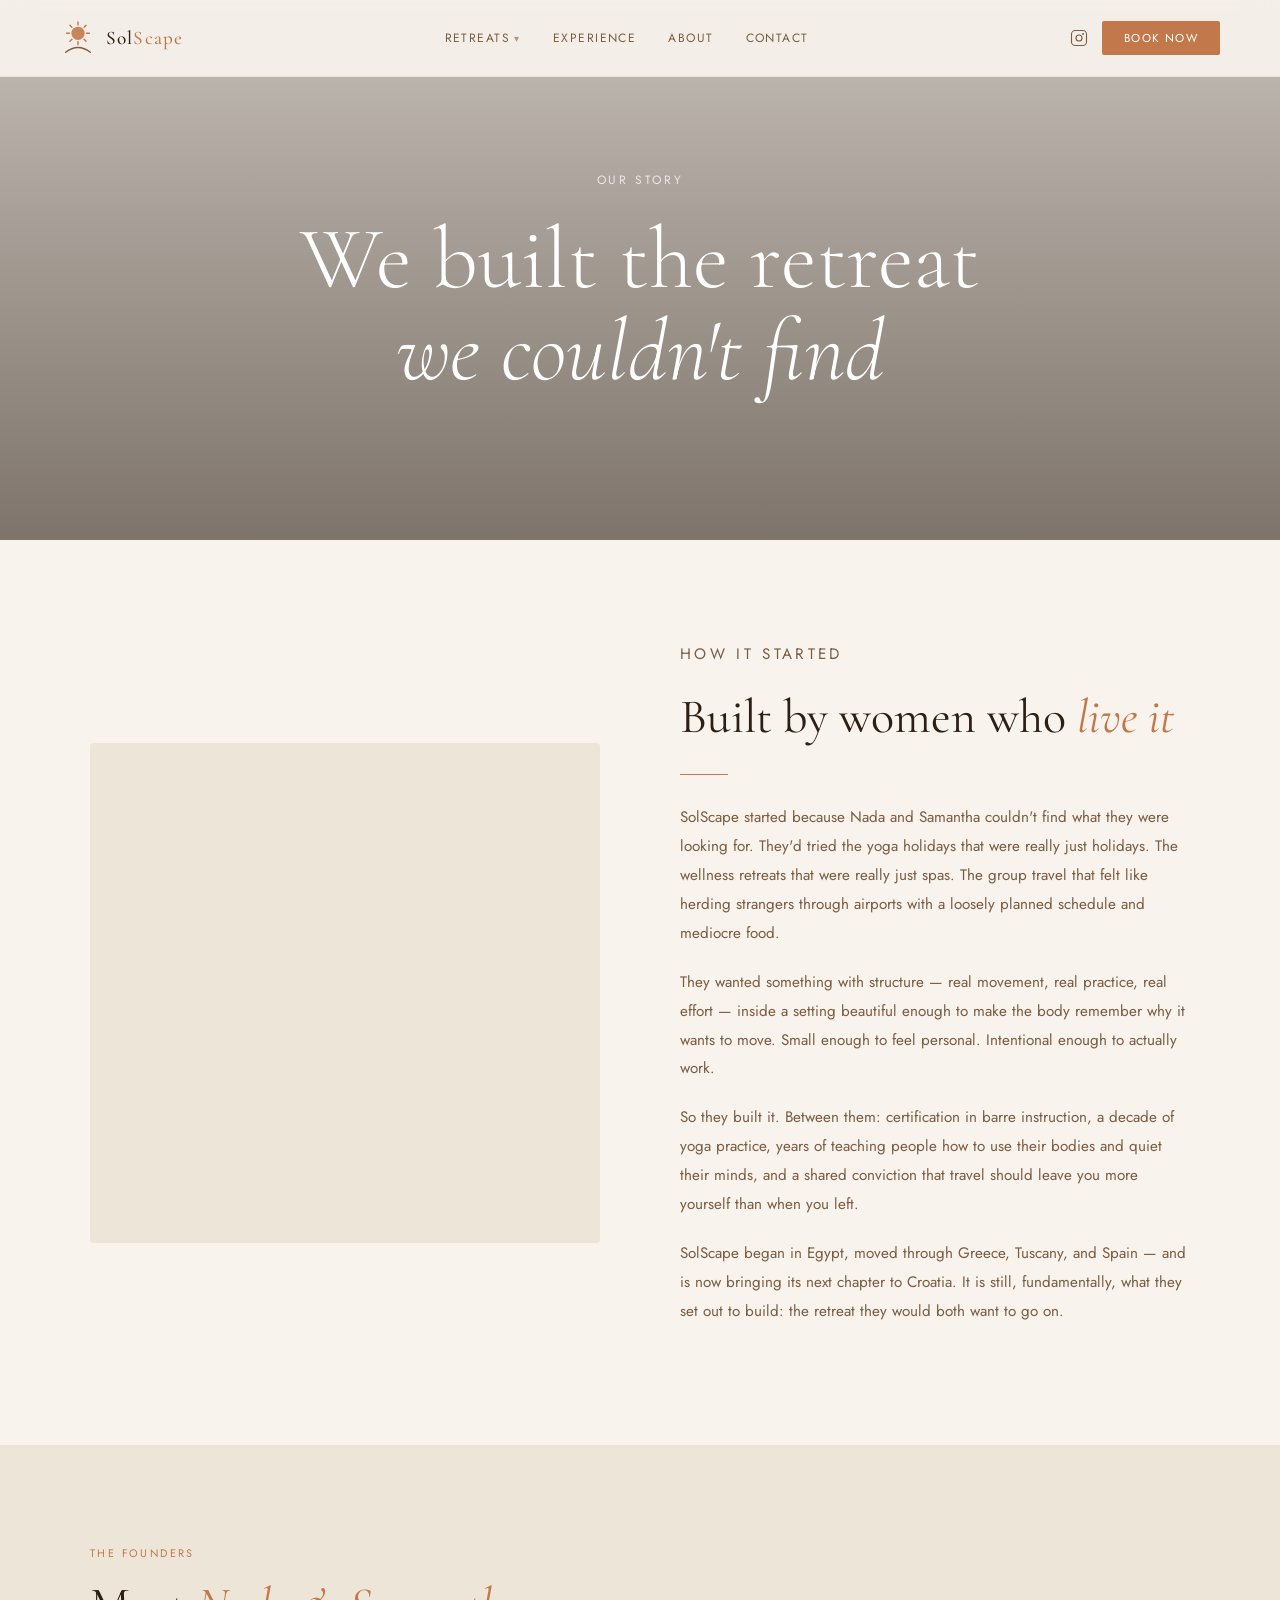
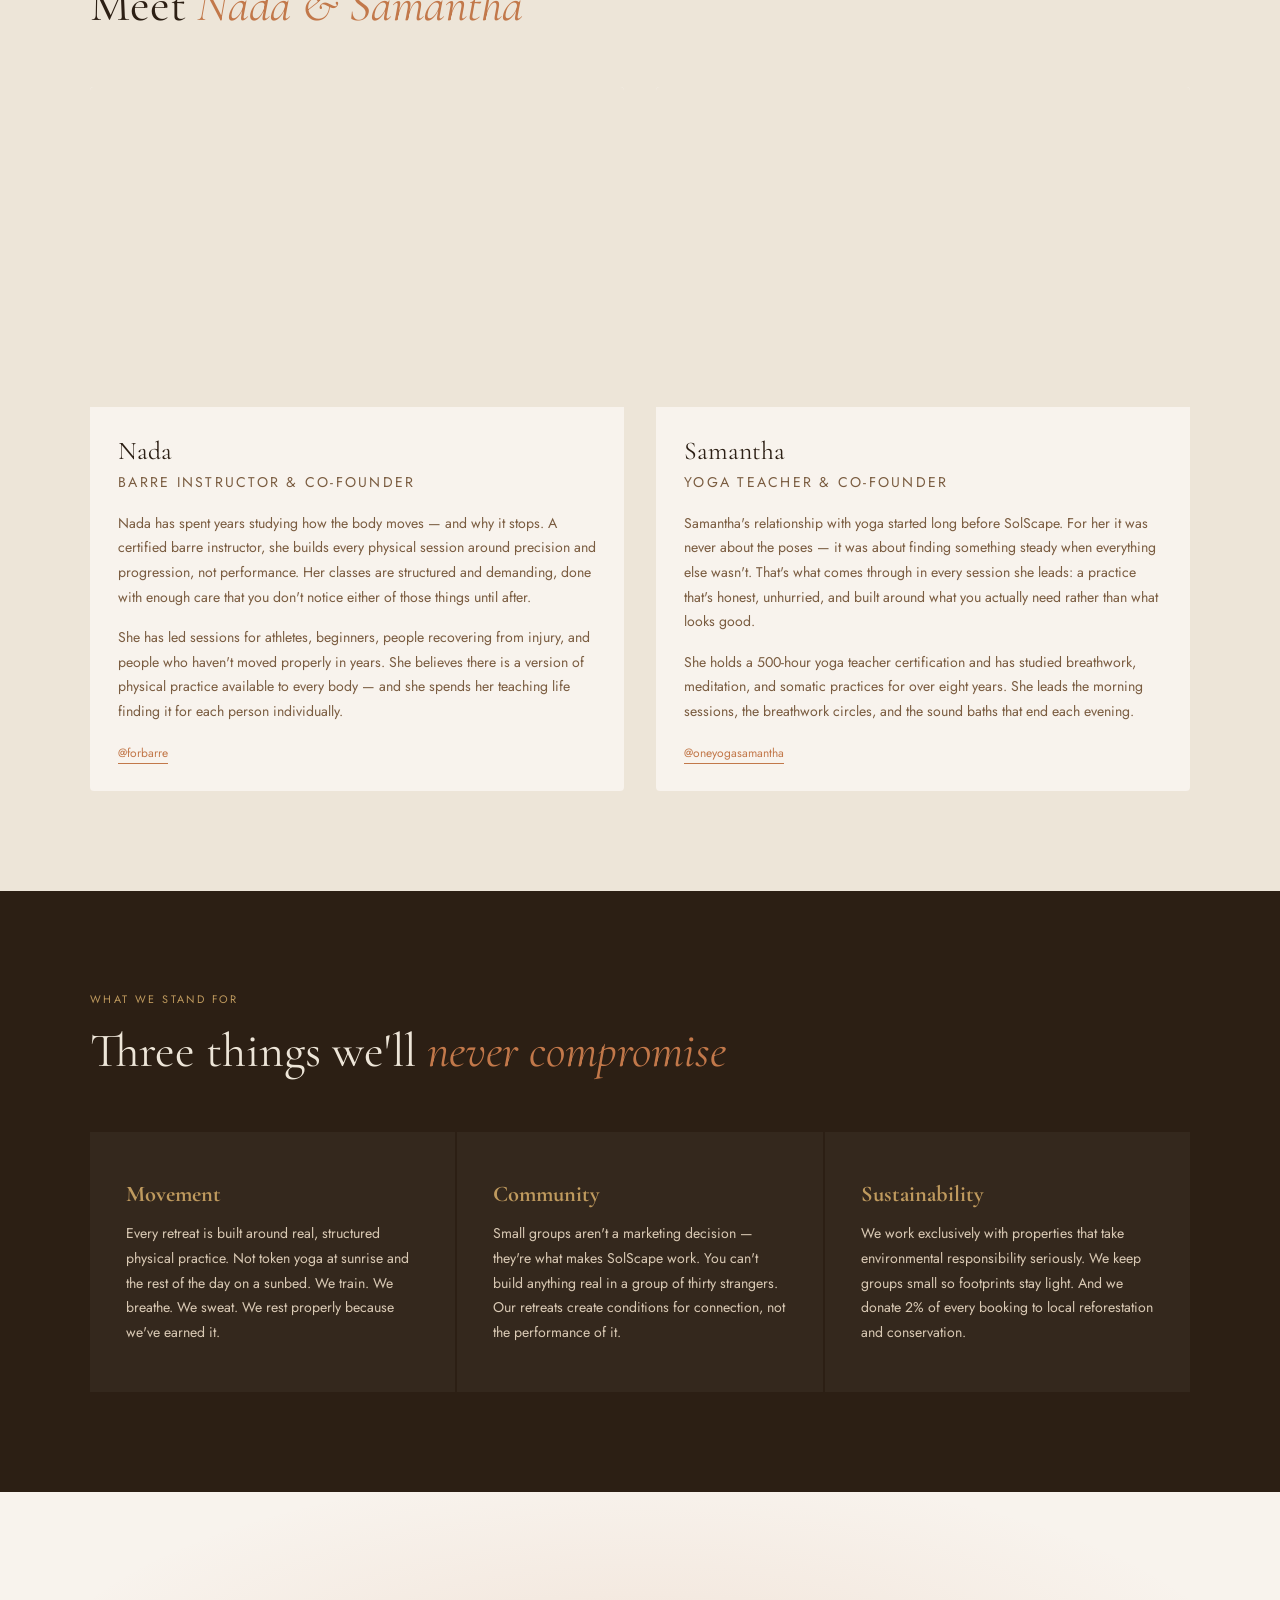
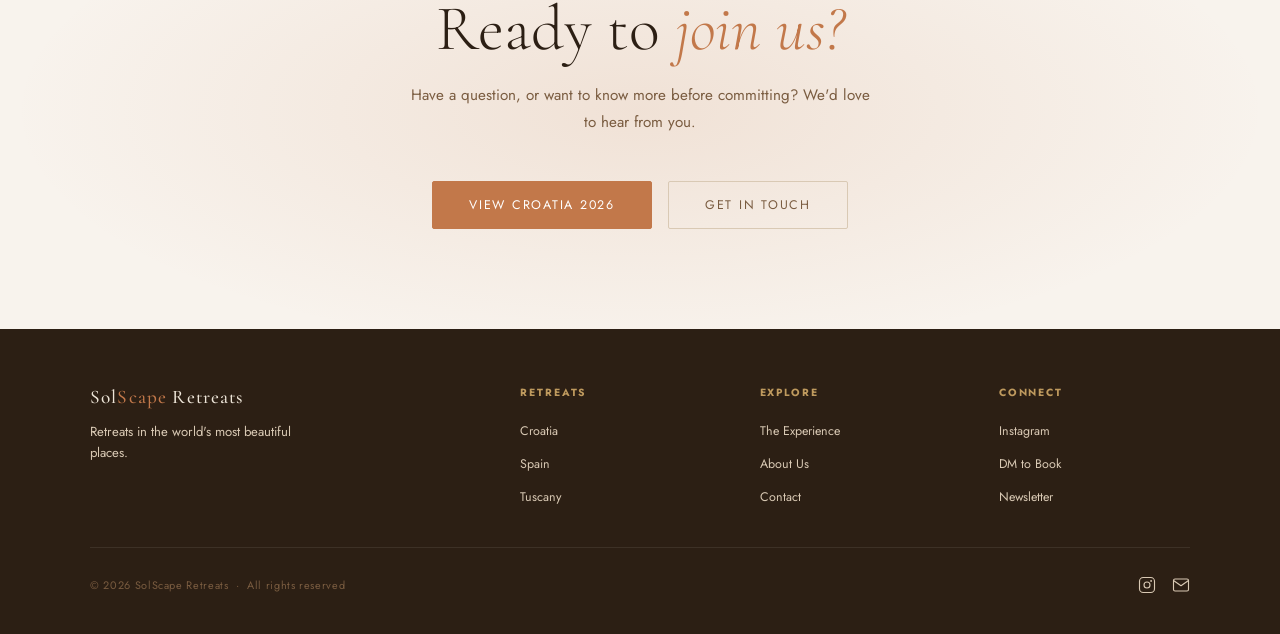
==== commit 9003167b: "Content updates — new retreats, branding, experience page - Hero rebranded to SolScape Retreats, rem" ====
--- a/about.html
+++ b/about.html
@@ -78,7 +78,8 @@
   <section class="brand-story">
     <div class="container">
       <div class="story-grid">
-        <div class="story-img" style="background-image: url('https://images.unsplash.com/photo-1536697246787-1f7ae568d89a?auto=format&fit=crop&w=900&q=80');"></div>
+        <!-- TODO: Replace with your photo URL -->
+        <div class="story-img" style="background-color: var(--linen);"></div>
         <div class="story-text">
           <p class="section-label">How It Started</p>
           <h2 class="section-title">Built by women who <em>live it</em></h2>
@@ -86,7 +87,7 @@
           <p>SolScape started because Nada and Samantha couldn't find what they were looking for. They'd tried the yoga holidays that were really just holidays. The wellness retreats that were really just spas. The group travel that felt like herding strangers through airports with a loosely planned schedule and mediocre food.</p>
           <p>They wanted something with structure — real movement, real practice, real effort — inside a setting beautiful enough to make the body remember why it wants to move. Small enough to feel personal. Intentional enough to actually work.</p>
           <p>So they built it. Between them: certification in barre instruction, a decade of yoga practice, years of teaching people how to use their bodies and quiet their minds, and a shared conviction that travel should leave you more yourself than when you left.</p>
-          <p>SolScape began in Spain, moved through Tuscany, and is now in Croatia — and it is still, fundamentally, what they set out to build: the retreat they would both want to go on.</p>
+          <p>SolScape began in Egypt, moved through Greece, Tuscany, and Spain — and is now bringing its next chapter to Croatia. It is still, fundamentally, what they set out to build: the retreat they would both want to go on.</p>
         </div>
       </div>
     </div>
@@ -100,24 +101,27 @@
       <div class="team-grid">
 
         <div class="team-card">
-          <div class="team-photo" style="background-image: url('https://images.unsplash.com/photo-1506794778202-cad84cf45f1d?auto=format&fit=crop&w=800&q=80');"></div>
+          <!-- TODO: Add Nada's photo URL here -->
+          <div class="team-photo" style="background-color: var(--linen);"></div>
           <div class="team-card-body">
             <h3>Nada</h3>
             <p class="team-role">Barre Instructor &amp; Co-Founder</p>
             <p>Nada has spent years studying how the body moves — and why it stops. A certified barre instructor, she builds every physical session around precision and progression, not performance. Her classes are structured and demanding, done with enough care that you don't notice either of those things until after.</p>
             <p>She has led sessions for athletes, beginners, people recovering from injury, and people who haven't moved properly in years. She believes there is a version of physical practice available to every body — and she spends her teaching life finding it for each person individually.</p>
-            <a href="https://www.instagram.com/solscape_retreats/" target="_blank">@solscape_retreats</a>
+            <a href="https://www.instagram.com/forbarre/" target="_blank">@forbarre</a>
+            <!-- TODO: Add Nada's email — <a href="mailto:...">her email</a> -->
           </div>
         </div>
 
         <div class="team-card">
-          <div class="team-photo" style="background-image: url('https://images.unsplash.com/photo-1544005313-94ddf0286df2?auto=format&fit=crop&w=800&q=80');"></div>
+          <!-- TODO: Add Samantha's photo URL here -->
+          <div class="team-photo" style="background-color: var(--linen);"></div>
           <div class="team-card-body">
             <h3>Samantha</h3>
             <p class="team-role">Yoga Teacher &amp; Co-Founder</p>
             <p>Samantha's relationship with yoga started long before SolScape. For her it was never about the poses — it was about finding something steady when everything else wasn't. That's what comes through in every session she leads: a practice that's honest, unhurried, and built around what you actually need rather than what looks good.</p>
             <p>She holds a 500-hour yoga teacher certification and has studied breathwork, meditation, and somatic practices for over eight years. She leads the morning sessions, the breathwork circles, and the sound baths that end each evening.</p>
-            <a href="https://www.instagram.com/solscape_retreats/" target="_blank">@solscape_retreats</a>
+            <a href="https://www.instagram.com/oneyogasamantha/" target="_blank">@oneyogasamantha</a>
           </div>
         </div>
 
@@ -162,7 +166,7 @@
     <div class="footer-inner">
       <div class="footer-brand">
         <span class="footer-logo">Sol<span>Scape</span> Retreats</span>
-        <p class="footer-tagline">Movement, Art &amp; Magic. Small-group retreats in the world's most beautiful places.</p>
+        <p class="footer-tagline">Retreats in the world's most beautiful places.</p>
       </div>
       <div class="footer-col">
         <h5>Retreats</h5>
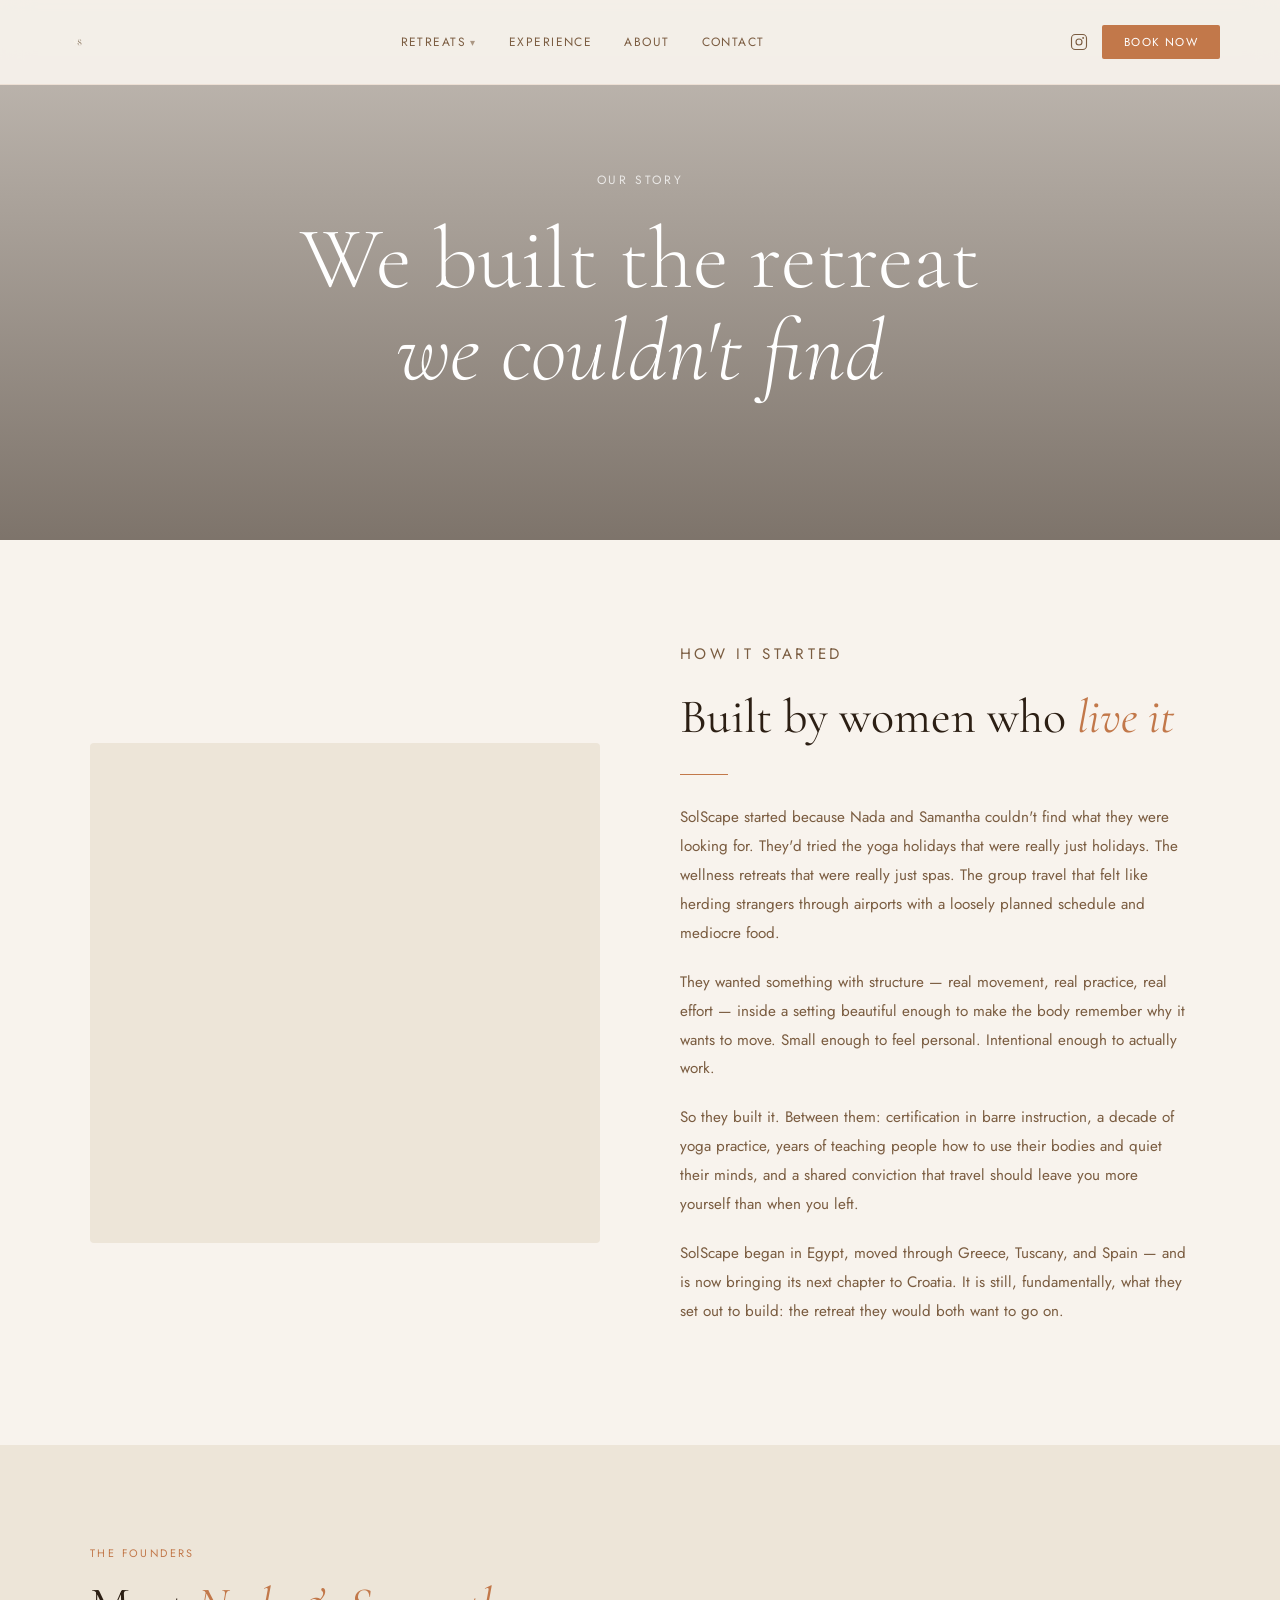
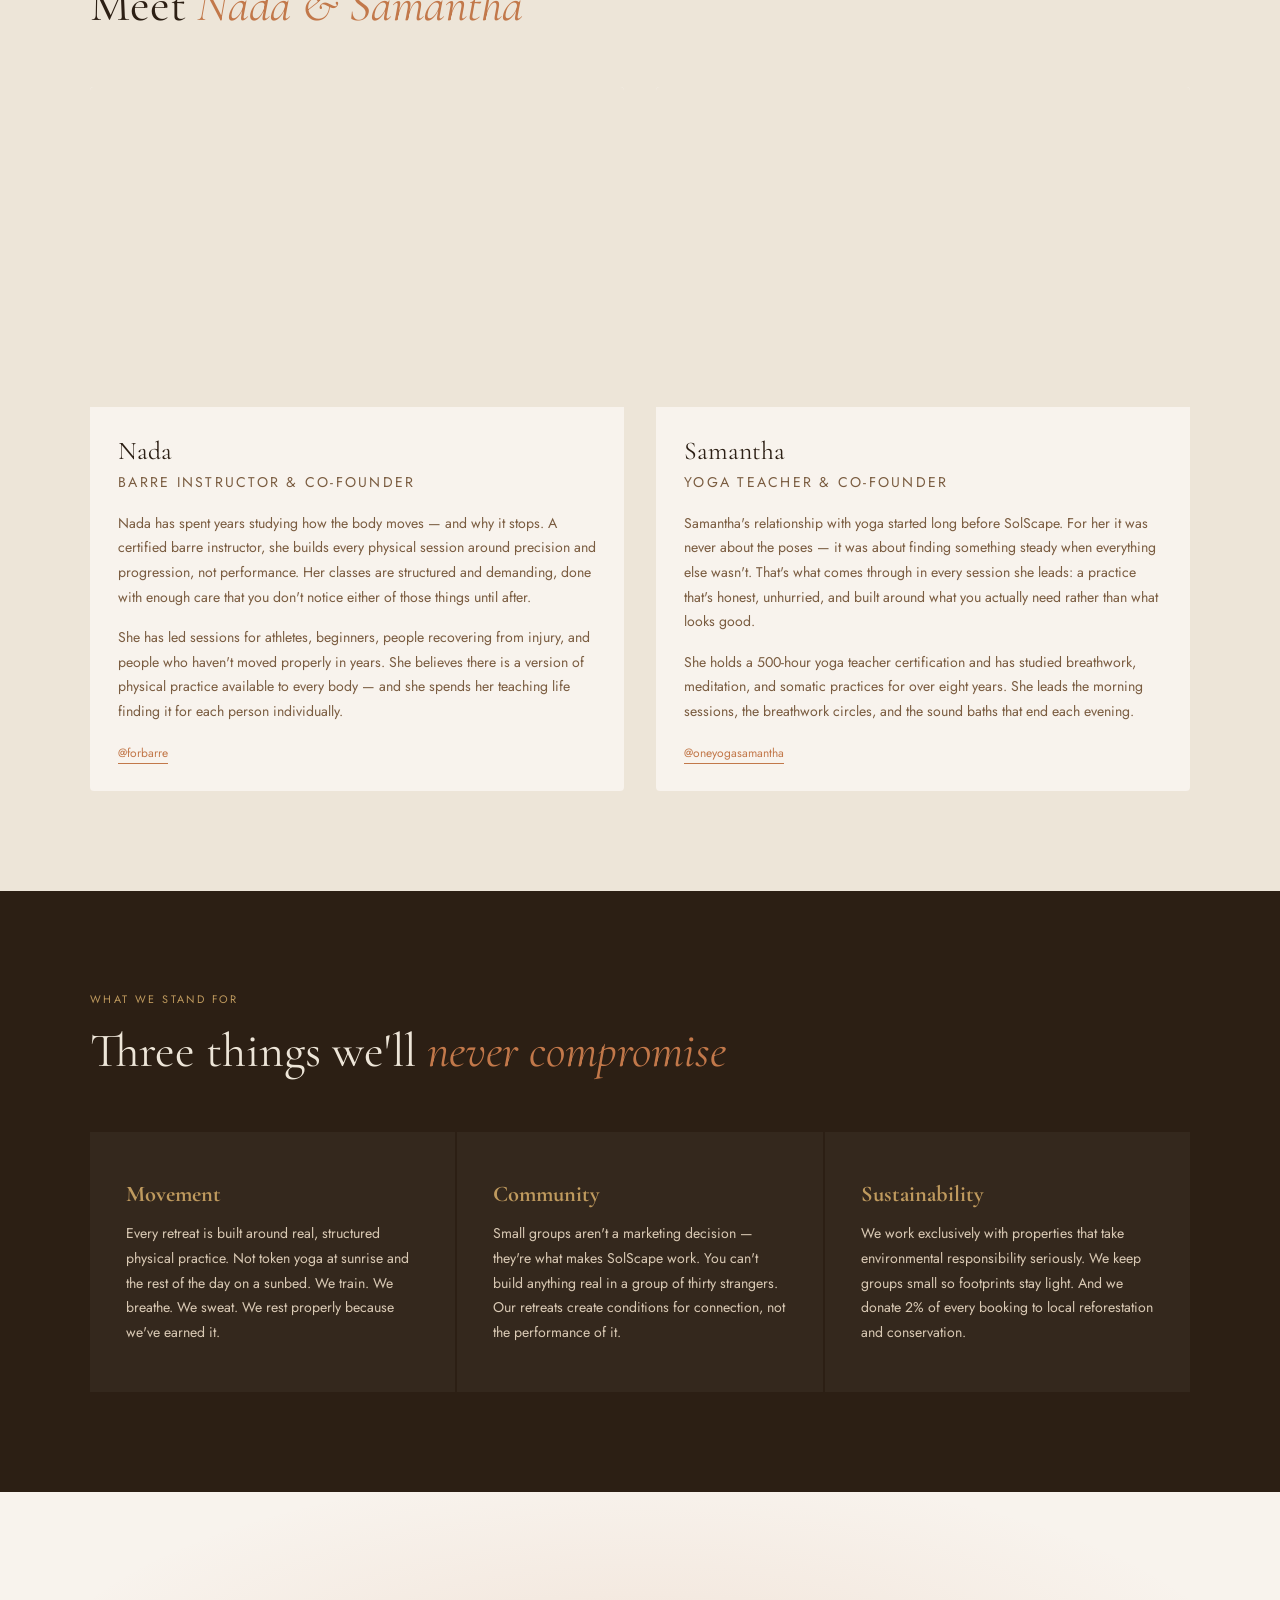
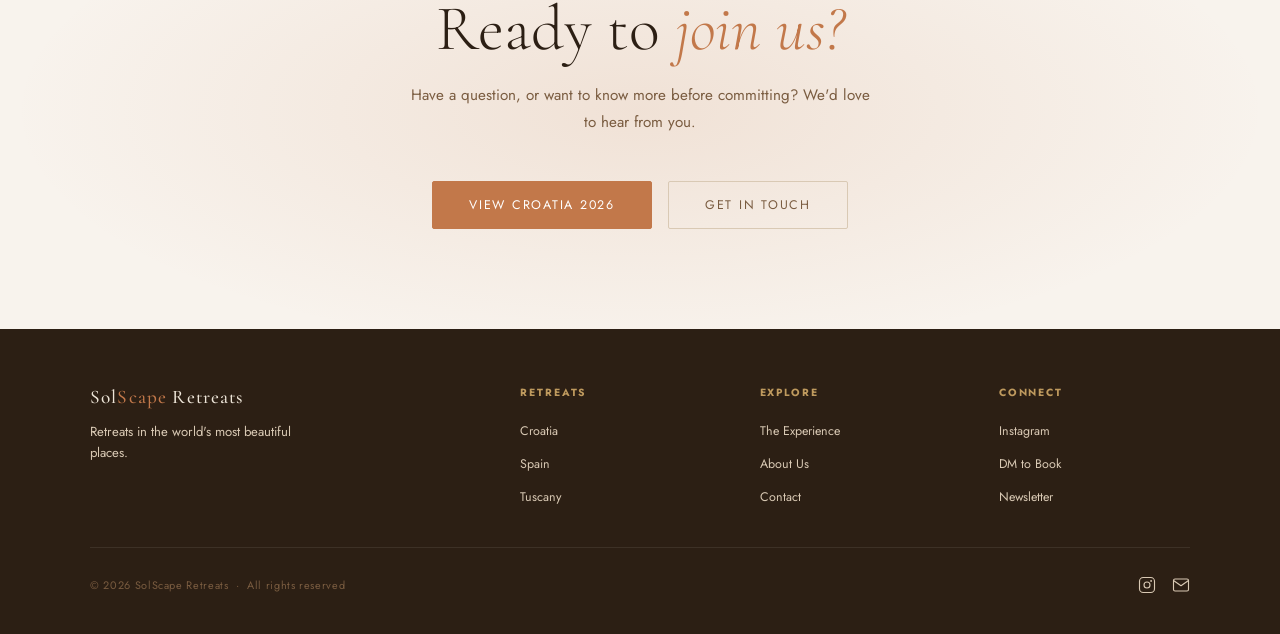
==== commit 532fe184: "Add logo image, wire email, Netlify Forms on contact - Replaced SVG nav logo with Solscape logo 5.pn" ====
--- a/about.html
+++ b/about.html
@@ -14,19 +14,7 @@
   <!-- NAV -->
   <nav>
     <a href="index.html" class="logo">
-      <svg class="logo-mark" viewBox="0 0 38 38" fill="none">
-        <circle cx="19" cy="14" r="7" fill="#C2784A" opacity="0.9"/>
-        <line x1="19" y1="2" x2="19" y2="5" stroke="#C2784A" stroke-width="1.5" stroke-linecap="round"/>
-        <line x1="19" y1="23" x2="19" y2="26" stroke="#C2784A" stroke-width="1.5" stroke-linecap="round"/>
-        <line x1="7" y1="14" x2="10" y2="14" stroke="#C2784A" stroke-width="1.5" stroke-linecap="round"/>
-        <line x1="28" y1="14" x2="31" y2="14" stroke="#C2784A" stroke-width="1.5" stroke-linecap="round"/>
-        <line x1="10.5" y1="5.5" x2="12.6" y2="7.6" stroke="#C2784A" stroke-width="1.5" stroke-linecap="round"/>
-        <line x1="25.4" y1="20.4" x2="27.5" y2="22.5" stroke="#C2784A" stroke-width="1.5" stroke-linecap="round"/>
-        <line x1="27.5" y1="5.5" x2="25.4" y2="7.6" stroke="#C2784A" stroke-width="1.5" stroke-linecap="round"/>
-        <line x1="12.6" y1="20.4" x2="10.5" y2="22.5" stroke="#C2784A" stroke-width="1.5" stroke-linecap="round"/>
-        <path d="M6 34 Q19 24 32 34" stroke="#7A5C40" stroke-width="1.5" stroke-linecap="round" fill="none"/>
-      </svg>
-      <span class="logo-text">Sol<span>Scape</span></span>
+      <img src="images/solscape-logo.png" alt="SolScape Retreats" class="logo-img">
     </a>
     <ul class="nav-links">
       <li class="nav-item has-dropdown">
@@ -201,7 +189,7 @@
             <rect x="2" y="2" width="20" height="20" rx="5" ry="5"/><circle cx="12" cy="12" r="4"/><circle cx="17.5" cy="6.5" r="0.5" fill="currentColor"/>
           </svg>
         </a>
-        <a href="mailto:hello@solscaperetreats.com" aria-label="Email">
+        <a href="mailto:solscaperetreats@gmail.com" aria-label="Email">
           <svg width="18" height="18" viewBox="0 0 24 24" fill="none" stroke="currentColor" stroke-width="1.5" stroke-linecap="round" stroke-linejoin="round">
             <path d="M4 4h16c1.1 0 2 .9 2 2v12c0 1.1-.9 2-2 2H4c-1.1 0-2-.9-2-2V6c0-1.1.9-2 2-2z"/>
             <polyline points="22,6 12,13 2,6"/>
--- a/css/styles.css
+++ b/css/styles.css
@@ -116,6 +116,7 @@
 }
 
 .logo-mark { width: 36px; height: 36px; }
+.logo-img { height: 44px; width: auto; display: block; }
 
 .logo-text {
   font-family: 'Cormorant Garamond', serif;
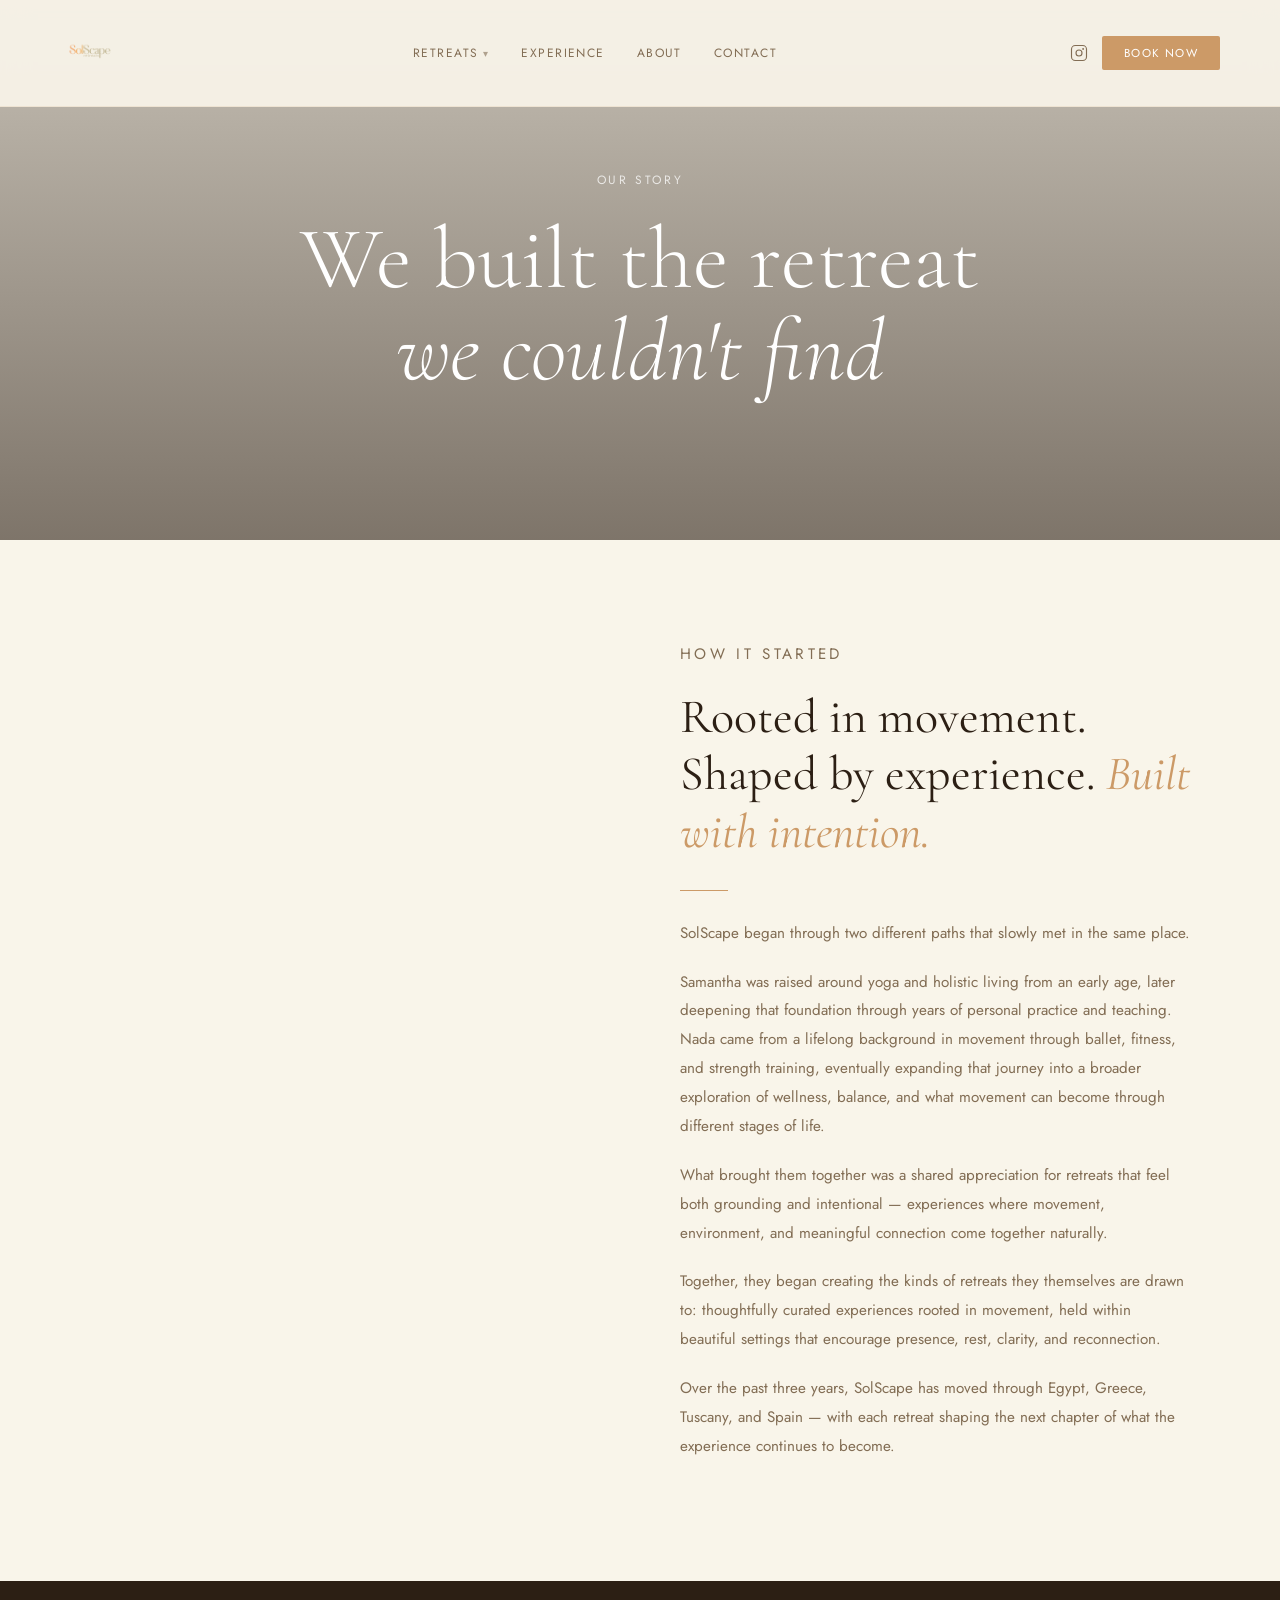
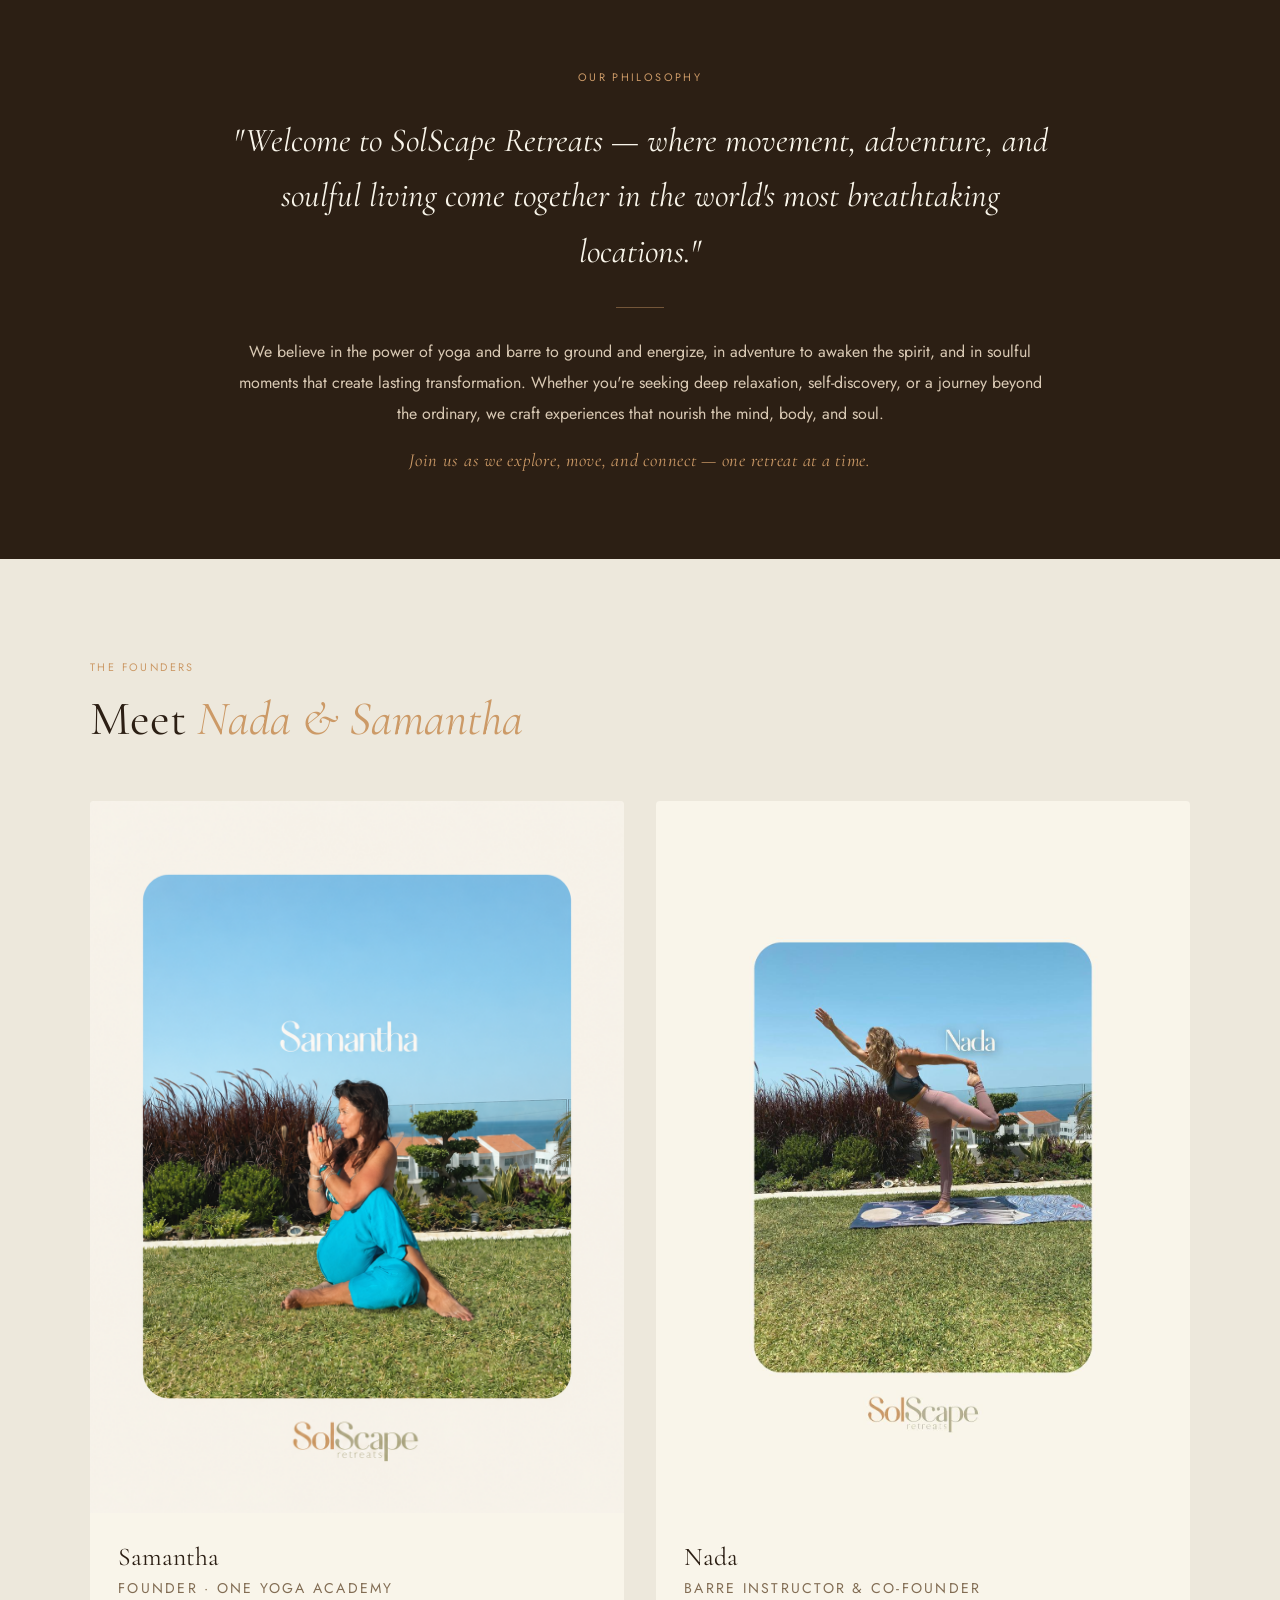
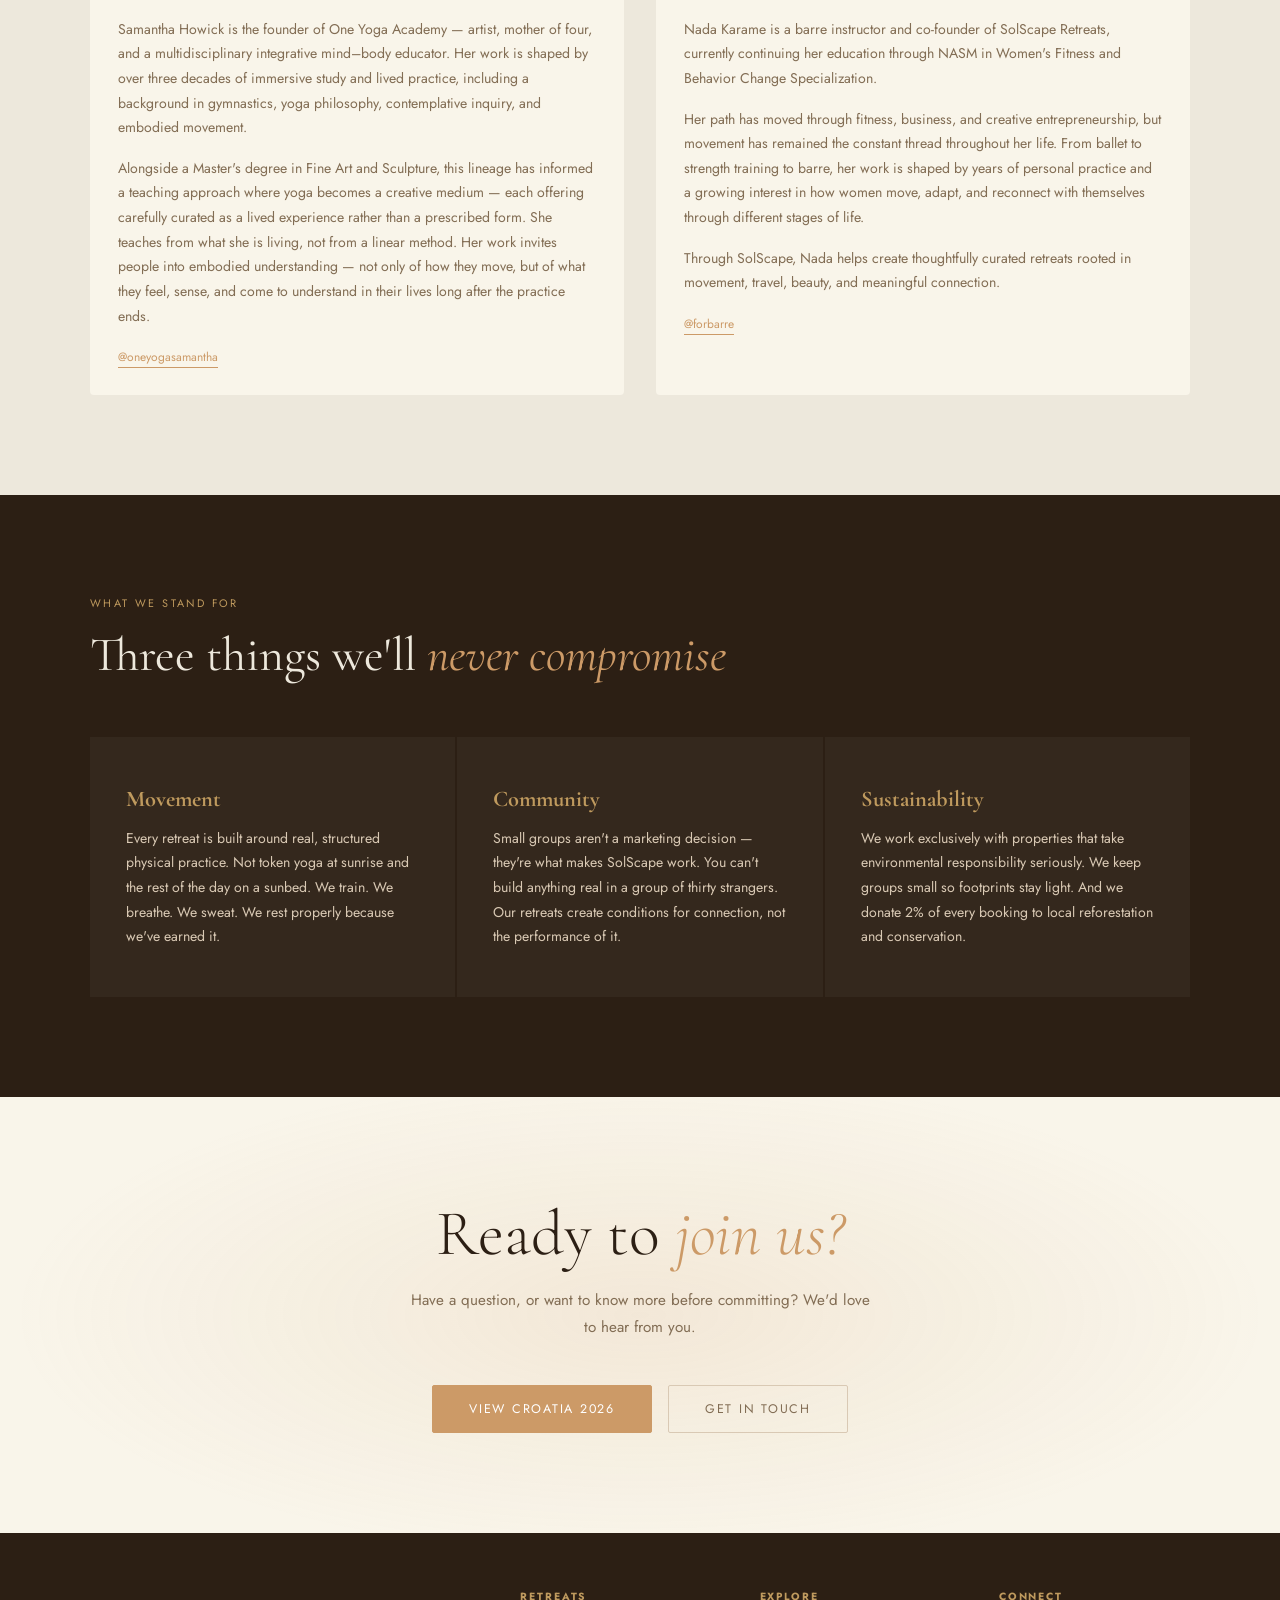
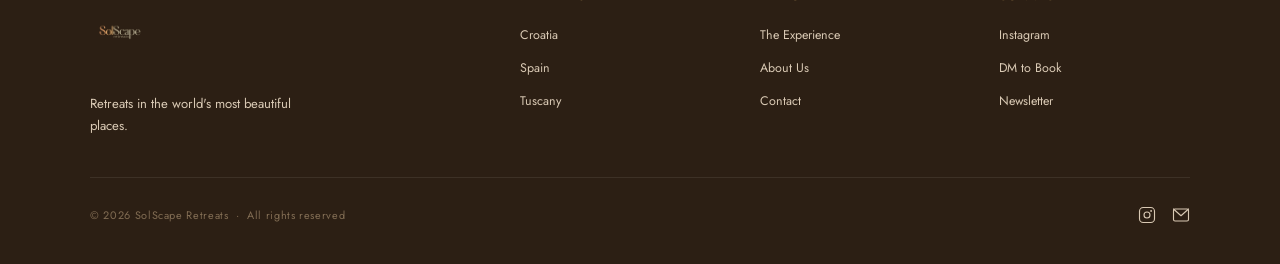
==== commit 25f138cd: "Update site content — new images, logo, and page revisions Co-Authored-By: Claude Sonnet 4.6 <norepl" ====
--- a/about.html
+++ b/about.html
@@ -66,18 +66,29 @@
   <section class="brand-story">
     <div class="container">
       <div class="story-grid">
-        <!-- TODO: Replace with your photo URL -->
-        <div class="story-img" style="background-color: var(--linen);"></div>
+        <div class="story-img" style="background-image: url('https://images.unsplash.com/photo-1545389336-cf090694435e?auto=format&fit=crop&w=1200&q=80'); background-size: cover; background-position: center top;"></div>
         <div class="story-text">
           <p class="section-label">How It Started</p>
-          <h2 class="section-title">Built by women who <em>live it</em></h2>
+          <h2 class="section-title">Rooted in movement. Shaped by experience. <em>Built with intention.</em></h2>
           <div class="divider"></div>
-          <p>SolScape started because Nada and Samantha couldn't find what they were looking for. They'd tried the yoga holidays that were really just holidays. The wellness retreats that were really just spas. The group travel that felt like herding strangers through airports with a loosely planned schedule and mediocre food.</p>
-          <p>They wanted something with structure — real movement, real practice, real effort — inside a setting beautiful enough to make the body remember why it wants to move. Small enough to feel personal. Intentional enough to actually work.</p>
-          <p>So they built it. Between them: certification in barre instruction, a decade of yoga practice, years of teaching people how to use their bodies and quiet their minds, and a shared conviction that travel should leave you more yourself than when you left.</p>
-          <p>SolScape began in Egypt, moved through Greece, Tuscany, and Spain — and is now bringing its next chapter to Croatia. It is still, fundamentally, what they set out to build: the retreat they would both want to go on.</p>
-        </div>
-      </div>
+          <p>SolScape began through two different paths that slowly met in the same place.</p>
+          <p>Samantha was raised around yoga and holistic living from an early age, later deepening that foundation through years of personal practice and teaching. Nada came from a lifelong background in movement through ballet, fitness, and strength training, eventually expanding that journey into a broader exploration of wellness, balance, and what movement can become through different stages of life.</p>
+          <p>What brought them together was a shared appreciation for retreats that feel both grounding and intentional — experiences where movement, environment, and meaningful connection come together naturally.</p>
+          <p>Together, they began creating the kinds of retreats they themselves are drawn to: thoughtfully curated experiences rooted in movement, held within beautiful settings that encourage presence, rest, clarity, and reconnection.</p>
+          <p>Over the past three years, SolScape has moved through Egypt, Greece, Tuscany, and Spain — with each retreat shaping the next chapter of what the experience continues to become.</p>
+        </div>
+      </div>
+    </div>
+  </section>
+
+  <!-- PHILOSOPHY -->
+  <section style="background: var(--charcoal); padding: 88px 0;">
+    <div class="container" style="max-width: 820px; text-align: center;">
+      <p class="section-label" style="color: var(--terra);">Our Philosophy</p>
+      <blockquote style="font-family: 'Cormorant Garamond', serif; font-size: clamp(1.5rem, 3vw, 2.1rem); font-style: italic; color: var(--cream); line-height: 1.65; margin: 28px 0;">"Welcome to SolScape Retreats — where movement, adventure, and soulful living come together in the world's most breathtaking locations."</blockquote>
+      <div class="divider" style="margin: 28px auto; background: var(--terra); opacity: 0.45;"></div>
+      <p style="font-size: 1rem; line-height: 1.95; color: var(--sand); margin-bottom: 20px;">We believe in the power of yoga and barre to ground and energize, in adventure to awaken the spirit, and in soulful moments that create lasting transformation. Whether you're seeking deep relaxation, self-discovery, or a journey beyond the ordinary, we craft experiences that nourish the mind, body, and soul.</p>
+      <p style="font-family: 'Cormorant Garamond', serif; font-size: 1.15rem; font-style: italic; color: var(--terra); letter-spacing: 0.04em;">Join us as we explore, move, and connect — one retreat at a time.</p>
     </div>
   </section>
 
@@ -89,27 +100,25 @@
       <div class="team-grid">
 
         <div class="team-card">
-          <!-- TODO: Add Nada's photo URL here -->
-          <div class="team-photo" style="background-color: var(--linen);"></div>
+          <img src="images/samantha.png" class="team-photo samantha-photo" alt="Samantha — Founder, One Yoga Academy">
+          <div class="team-card-body">
+            <h3>Samantha</h3>
+            <p class="team-role">Founder · One Yoga Academy</p>
+            <p>Samantha Howick is the founder of One Yoga Academy — artist, mother of four, and a multidisciplinary integrative mind–body educator. Her work is shaped by over three decades of immersive study and lived practice, including a background in gymnastics, yoga philosophy, contemplative inquiry, and embodied movement.</p>
+            <p>Alongside a Master's degree in Fine Art and Sculpture, this lineage has informed a teaching approach where yoga becomes a creative medium — each offering carefully curated as a lived experience rather than a prescribed form. She teaches from what she is living, not from a linear method. Her work invites people into embodied understanding — not only of how they move, but of what they feel, sense, and come to understand in their lives long after the practice ends.</p>
+            <a href="https://www.instagram.com/oneyogasamantha/" target="_blank">@oneyogasamantha</a>
+          </div>
+        </div>
+
+        <div class="team-card">
+          <img src="images/PHOTO-2026-01-15-19-49-44(3).jpg" class="team-photo" alt="Nada — Barre Instructor &amp; Co-Founder">
           <div class="team-card-body">
             <h3>Nada</h3>
             <p class="team-role">Barre Instructor &amp; Co-Founder</p>
-            <p>Nada has spent years studying how the body moves — and why it stops. A certified barre instructor, she builds every physical session around precision and progression, not performance. Her classes are structured and demanding, done with enough care that you don't notice either of those things until after.</p>
-            <p>She has led sessions for athletes, beginners, people recovering from injury, and people who haven't moved properly in years. She believes there is a version of physical practice available to every body — and she spends her teaching life finding it for each person individually.</p>
+            <p>Nada Karame is a barre instructor and co-founder of SolScape Retreats, currently continuing her education through NASM in Women's Fitness and Behavior Change Specialization.</p>
+            <p>Her path has moved through fitness, business, and creative entrepreneurship, but movement has remained the constant thread throughout her life. From ballet to strength training to barre, her work is shaped by years of personal practice and a growing interest in how women move, adapt, and reconnect with themselves through different stages of life.</p>
+            <p>Through SolScape, Nada helps create thoughtfully curated retreats rooted in movement, travel, beauty, and meaningful connection.</p>
             <a href="https://www.instagram.com/forbarre/" target="_blank">@forbarre</a>
-            <!-- TODO: Add Nada's email — <a href="mailto:...">her email</a> -->
-          </div>
-        </div>
-
-        <div class="team-card">
-          <!-- TODO: Add Samantha's photo URL here -->
-          <div class="team-photo" style="background-color: var(--linen);"></div>
-          <div class="team-card-body">
-            <h3>Samantha</h3>
-            <p class="team-role">Yoga Teacher &amp; Co-Founder</p>
-            <p>Samantha's relationship with yoga started long before SolScape. For her it was never about the poses — it was about finding something steady when everything else wasn't. That's what comes through in every session she leads: a practice that's honest, unhurried, and built around what you actually need rather than what looks good.</p>
-            <p>She holds a 500-hour yoga teacher certification and has studied breathwork, meditation, and somatic practices for over eight years. She leads the morning sessions, the breathwork circles, and the sound baths that end each evening.</p>
-            <a href="https://www.instagram.com/oneyogasamantha/" target="_blank">@oneyogasamantha</a>
           </div>
         </div>
 
@@ -153,7 +162,7 @@
   <footer>
     <div class="footer-inner">
       <div class="footer-brand">
-        <span class="footer-logo">Sol<span>Scape</span> Retreats</span>
+        <img src="images/solscape-logo.png" class="footer-logo-img" alt="SolScape Retreats">
         <p class="footer-tagline">Retreats in the world's most beautiful places.</p>
       </div>
       <div class="footer-col">
@@ -189,10 +198,10 @@
             <rect x="2" y="2" width="20" height="20" rx="5" ry="5"/><circle cx="12" cy="12" r="4"/><circle cx="17.5" cy="6.5" r="0.5" fill="currentColor"/>
           </svg>
         </a>
-        <a href="mailto:solscaperetreats@gmail.com" aria-label="Email">
+        <a href="https://mail.google.com/mail/?view=cm&fs=1&to=solscaperetreats@gmail.com" target="_blank" aria-label="Email">
           <svg width="18" height="18" viewBox="0 0 24 24" fill="none" stroke="currentColor" stroke-width="1.5" stroke-linecap="round" stroke-linejoin="round">
-            <path d="M4 4h16c1.1 0 2 .9 2 2v12c0 1.1-.9 2-2 2H4c-1.1 0-2-.9-2-2V6c0-1.1.9-2 2-2z"/>
-            <polyline points="22,6 12,13 2,6"/>
+            <rect x="2" y="4" width="20" height="16" rx="2"/>
+            <polyline points="2,4 12,13 22,4"/>
           </svg>
         </a>
       </div>
--- a/css/styles.css
+++ b/css/styles.css
@@ -5,15 +5,16 @@
 *, *::before, *::after { box-sizing: border-box; margin: 0; padding: 0; }
 
 :root {
-  --cream:     #F8F3ED;
-  --linen:     #EDE5D8;
+  /* ── Brand-guideline exact colours ── */
+  --cream:     #F9F5EA;
+  --linen:     #EDE8DC;
   --sand:      #D9C9B4;
-  --terra:     #C2784A;
-  --terra-dk:  #9C5A30;
-  --mocha:     #7A5C40;
+  --terra:     #CC9A67;
+  --terra-dk:  #A07A50;
+  --mocha:     #826D54;
   --charcoal:  #2C1F14;
-  --sage:      #7A8C6E;
-  --sage-lt:   #C4CEBA;
+  --sage:      #B6B093;
+  --sage-lt:   #D6DACD;
   --gold:      #BF9A5E;
 }
 
@@ -103,10 +104,10 @@
 nav {
   position: fixed; top: 0; left: 0; right: 0; z-index: 1000;
   display: flex; align-items: center; justify-content: space-between;
-  padding: 20px 60px;
-  background: rgba(248,243,237,0.92);
+  padding: 8px 60px;
+  background: rgba(249,245,234,0.92);
   backdrop-filter: blur(14px);
-  border-bottom: 1px solid rgba(193,120,74,0.12);
+  border-bottom: 1px solid rgba(204,154,103,0.14);
   transition: padding 0.3s;
 }
 
@@ -116,7 +117,7 @@
 }
 
 .logo-mark { width: 36px; height: 36px; }
-.logo-img { height: 44px; width: auto; display: block; }
+.logo-img { max-width: 320px; max-height: 90px; width: auto; height: auto; display: block; filter: none; mix-blend-mode: multiply; }
 
 .logo-text {
   font-family: 'Cormorant Garamond', serif;
@@ -678,7 +679,7 @@
   padding: 100px 40px;
   text-align: center;
   background:
-    radial-gradient(ellipse 70% 80% at 50% 50%, rgba(194,120,74,0.14) 0%, transparent 70%),
+    radial-gradient(ellipse 70% 80% at 50% 50%, rgba(204,154,103,0.14) 0%, transparent 70%),
     var(--cream);
 }
 .cta-band h2 {
@@ -1013,9 +1014,11 @@
 }
 .team-card { background: var(--cream); border-radius: 4px; overflow: hidden; }
 .team-photo {
-  height: 320px;
-  background-size: cover;
-  background-position: center top;
+  width: 100%;
+  aspect-ratio: 3 / 4;
+  object-fit: contain;
+  object-position: center;
+  display: block;
 }
 .team-card-body { padding: 28px; }
 .team-card-body h3 {
@@ -1131,6 +1134,57 @@
   text-align: center;
 }
 
+/* ─── FOOTER LOGO IMAGE ─── */
+.footer-logo-img {
+  max-width: 270px;
+  max-height: 90px;
+  width: auto;
+  height: auto;
+  display: block;
+  margin-bottom: 14px;
+  opacity: 0.88;
+}
+
+/* ─── HERO BRAND WATERMARK ─── */
+.hero-brand-mark {
+  width: 110px;
+  height: auto;
+  opacity: 0.65;
+  margin-top: 28px;
+  display: block;
+  margin-left: auto;
+  margin-right: auto;
+}
+
+/* ─── PHILOSOPHY / HOSTS SECTIONS ─── */
+.philosophy-banner {
+  width: 100%;
+  max-height: 420px;
+  object-fit: cover;
+  border-radius: 4px;
+  display: block;
+  margin-bottom: 0;
+}
+
+.hosts-section { background: var(--cream); }
+.hosts-grid {
+  display: grid;
+  grid-template-columns: 1fr 1fr;
+  gap: 24px;
+  margin-top: 52px;
+}
+.host-card {
+  border-radius: 4px;
+  overflow: hidden;
+  background: var(--linen);
+}
+.host-card img {
+  width: 100%;
+  aspect-ratio: 3 / 4;
+  object-fit: cover;
+  display: block;
+}
+
 /* ─── RESPONSIVE ─── */
 @media (max-width: 1024px) {
   .footer-inner { grid-template-columns: 1fr 1fr; gap: 36px; }
@@ -1139,7 +1193,7 @@
 }
 
 @media (max-width: 768px) {
-  nav { padding: 16px 24px; }
+  nav { padding: 8px 24px; }
   .nav-links { display: none; }
   .hamburger { display: flex; }
   section { padding: 72px 24px; }
@@ -1172,6 +1226,7 @@
   .newsletter-form button { width: 100%; padding: 14px; }
 
   .contact-hero { padding: 120px 24px 80px; }
+  .hosts-grid { grid-template-columns: 1fr; }
 }
 
 @media (max-width: 480px) {
